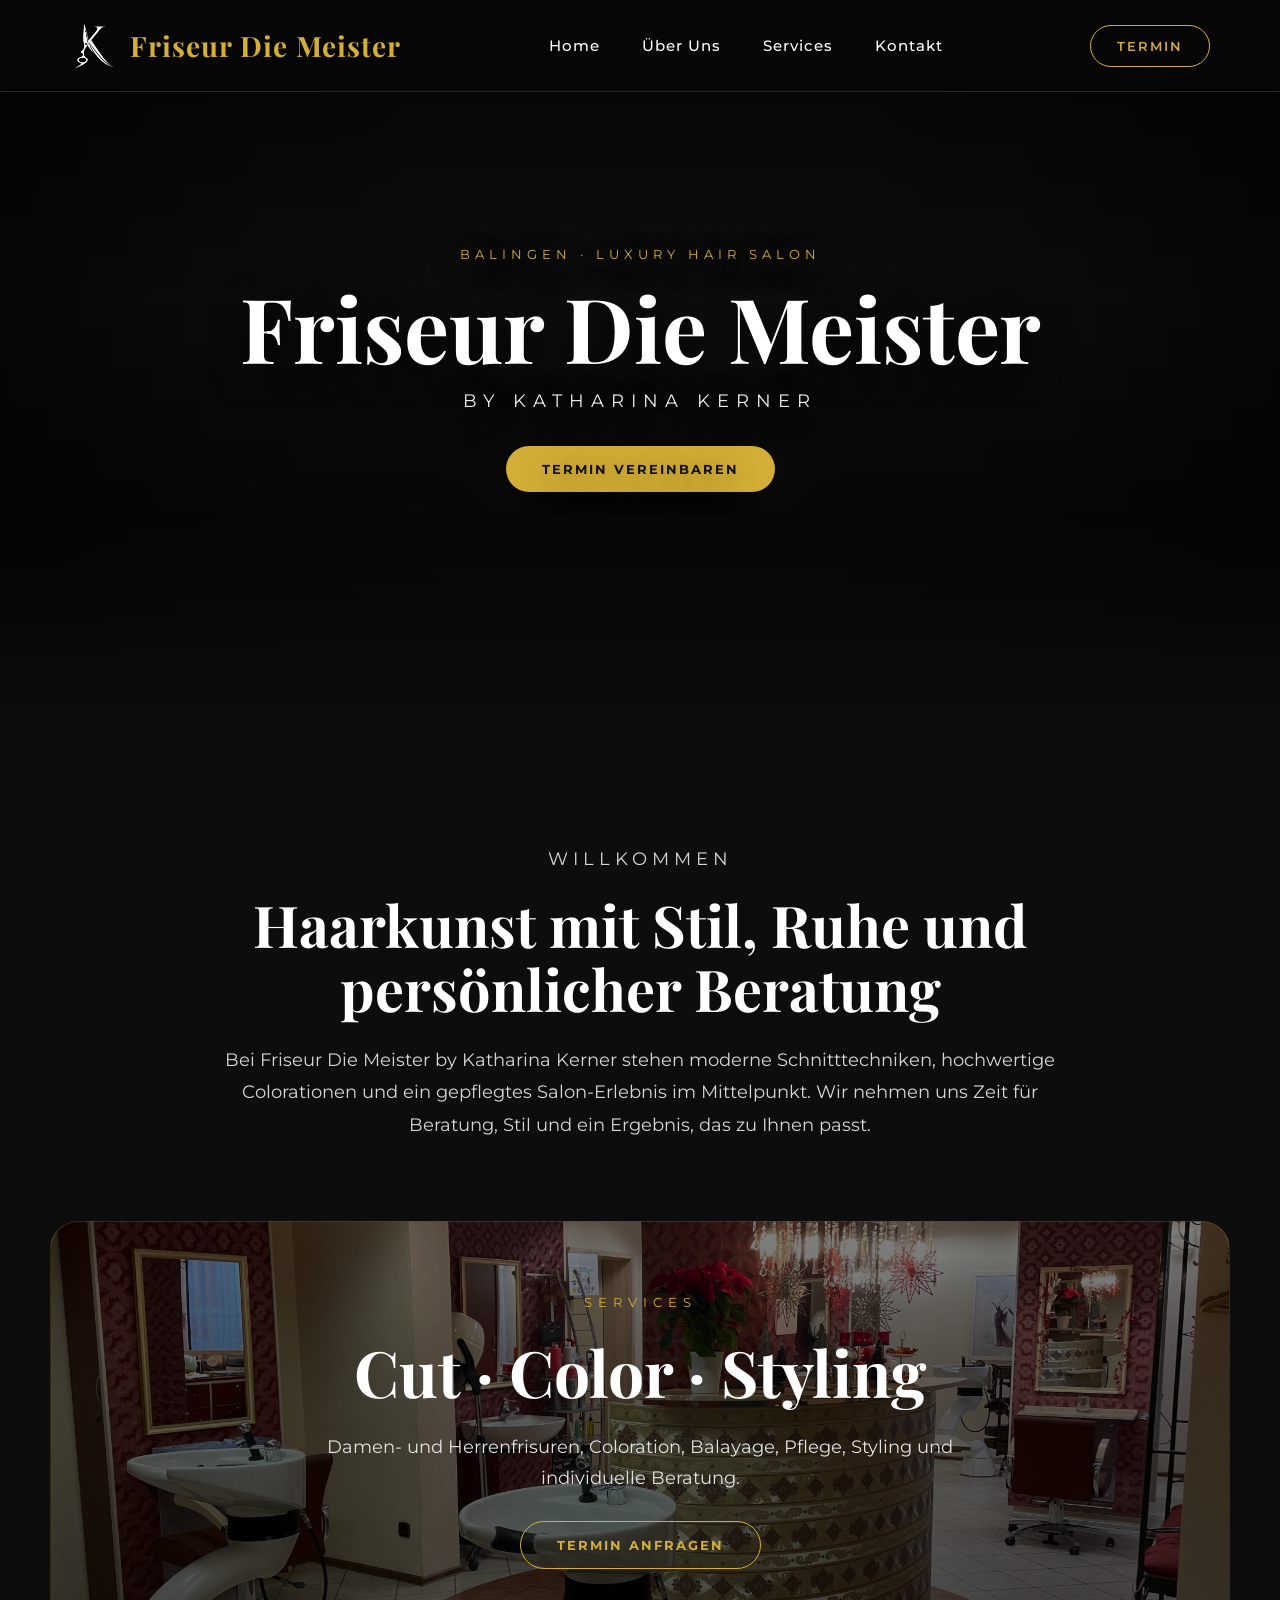
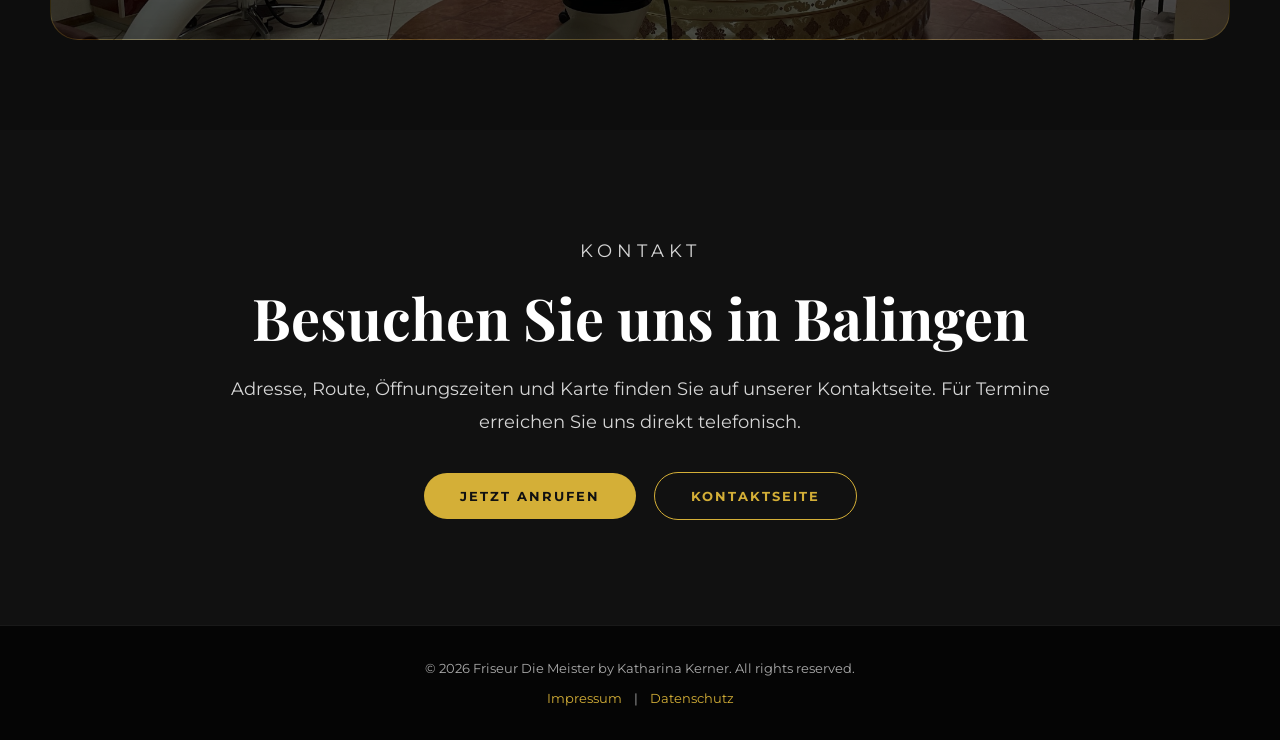
==== index.html @ 621d3fbb "Update index.html" ====
<!DOCTYPE html>
<html lang="de">
<head>
  <meta charset="UTF-8">
  <meta name="viewport" content="width=device-width, initial-scale=1.0">

  <title>Friseur Die Meister by Katharina Kerner | Balingen</title>
  <meta name="description" content="Friseur Die Meister by Katharina Kerner in Balingen. Exklusive Haarkunst, moderne Schnitte, Coloration, Styling und persönliche Beratung.">

  <link rel="icon" type="image/png" href="kk_logo.png">
  <link rel="apple-touch-icon" href="kk_logo.png">

  <link rel="preconnect" href="https://fonts.googleapis.com">
  <link rel="preconnect" href="https://fonts.gstatic.com" crossorigin>
  <link href="https://fonts.googleapis.com/css2?family=Playfair+Display:wght@500;700&family=Montserrat:wght@300;400;500;600&display=swap" rel="stylesheet">

  <link rel="stylesheet" href="style.css?v=13">
</head>

<body>

<header class="site-header">
  <nav class="navbar">

    <a href="./" class="logo logo-with-image" aria-label="Friseur Die Meister Startseite">
      <img src="kk_logo_white.png" alt="Katharina Kerner Logo">
      <span>Friseur Die Meister</span>
    </a>

    <button class="menu-toggle" aria-label="Menü öffnen" aria-expanded="false">
      <span></span>
      <span></span>
      <span></span>
    </button>

    <ul class="menu">
      <li><a href="./">Home</a></li>
      <li><a href="ueber_uns.html">Über Uns</a></li>
      <li><a href="./#leistungen">Services</a></li>
      <li><a href="kontakt.html">Kontakt</a></li>
    </ul>

    <a href="tel:+4974338440" class="nav-btn">Termin</a>

  </nav>
</header>

<main>

<section class="hero-video">
  <video class="hero-video__media"
         autoplay
         muted
         loop
         playsinline
         preload="metadata"
         poster="hero.jpg">

    <source src="friseur_hero_video.mp4" type="video/mp4">
  </video>

  <div class="hero-video__overlay">
    <p class="eyebrow">Balingen · Luxury Hair Salon</p>
    <h1>Friseur Die Meister</h1>
    <p class="subtitle">by Katharina Kerner</p>
    <a href="tel:+4974338440" class="btn">Termin vereinbaren</a>
  </div>
</section>

  <section id="salon" class="intro-section">
    <div class="section-inner">
      <p class="section-label">Willkommen</p>
      <h2>Haarkunst mit Stil, Ruhe und persönlicher Beratung</h2>
      <p>
        Bei Friseur Die Meister by Katharina Kerner stehen moderne Schnitttechniken,
        hochwertige Colorationen und ein gepflegtes Salon-Erlebnis im Mittelpunkt.
        Wir nehmen uns Zeit für Beratung, Stil und ein Ergebnis, das zu Ihnen passt.
      </p>
    </div>
  </section>

  <section id="leistungen" class="banner-section services-banner">
    <div>
      <span>Services</span>
      <h2>Cut · Color · Styling</h2>
      <p>
        Damen- und Herrenfrisuren, Coloration, Balayage, Pflege,
        Styling und individuelle Beratung.
      </p>
      <a href="kontakt.html" class="btn btn-secondary">Termin anfragen</a>
    </div>
  </section>

  <section class="contact-section">
    <div class="section-inner">
      <p class="section-label">Kontakt</p>
      <h2>Besuchen Sie uns in Balingen</h2>
      <p>
        Adresse, Route, Öffnungszeiten und Karte finden Sie auf unserer Kontaktseite.
        Für Termine erreichen Sie uns direkt telefonisch.
      </p>

      <div class="button-row">
        <a href="tel:+4974338440" class="btn">Jetzt anrufen</a>
        <a href="kontakt.html" class="btn btn-secondary">Kontaktseite</a>
      </div>
    </div>
  </section>

</main>

<footer class="footer">
  <p>© 2026 Friseur Die Meister by Katharina Kerner. All rights reserved.</p>

  <div class="footer-links">
    <a href="impressum.html">Impressum</a>
    <span>|</span>
    <a href="datenschutz.html">Datenschutz</a>
  </div>
</footer>

<script src="script.js?v=13"></script>
</body>
</html>
---- style.css ----
*{
margin:0;
padding:0;
box-sizing:border-box;
}

html{
scroll-behavior:smooth;
}

body{
font-family:"Montserrat",Arial,sans-serif;
background:#0d0d0d;
color:white;
overflow-x:hidden;
}

.site-header{
position:fixed;
top:0;
left:0;
width:100%;
z-index:1000;
}

.navbar{
height:92px;
display:flex;
align-items:center;
justify-content:space-between;
padding:0 70px;
background:rgba(8,8,8,0.86);
backdrop-filter:blur(16px);
border-bottom:1px solid rgba(212,175,55,0.18);
}

.logo{
font-family:"Playfair Display",serif;
font-size:34px;
font-weight:700;
letter-spacing:3px;
color:#d4af37;
text-decoration:none;
}

.logo-with-image{
display:flex;
align-items:center;
gap:14px;
}

.logo-with-image img{
width:46px;
height:46px;
object-fit:contain;
display:block;
}

.logo-with-image span{
font-family:"Playfair Display",serif;
font-size:28px;
font-weight:700;
letter-spacing:1px;
color:#d4af37;
}

.menu{
display:flex;
gap:42px;
list-style:none;
}

.menu a{
color:white;
text-decoration:none;
font-size:15px;
font-weight:500;
letter-spacing:1px;
}

.menu a:hover{
color:#d4af37;
}

.nav-btn{
display:inline-block;
padding:12px 26px;
border:1px solid #d4af37;
color:#d4af37 !important;
text-decoration:none !important;
font-size:13px;
font-weight:600;
letter-spacing:2px;
text-transform:uppercase;
border-radius:30px;
transition:0.3s;
}

.nav-btn:hover{
background:#d4af37;
color:#111 !important;
}

.menu-toggle{
display:none;
}

/* HOME HERO VIDEO */

.hero-video{
position:relative;
height:82vh;
min-height:620px;
display:flex;
align-items:center;
justify-content:center;
text-align:center;
overflow:hidden;
background:#111;
}

.hero-video__media{
position:absolute;
inset:0;
width:100%;
height:100%;
object-fit:cover;
z-index:1;
filter:contrast(1.05) brightness(0.9) saturate(1.08);
}

.hero-video::before{
content:"";
position:absolute;
inset:0;
background:
radial-gradient(circle at center, rgba(0,0,0,0.05) 0%, rgba(0,0,0,0.28) 55%, rgba(0,0,0,0.68) 100%),
linear-gradient(to bottom, rgba(0,0,0,0.60) 0%, rgba(0,0,0,0.15) 40%, rgba(0,0,0,0.88) 100%);
z-index:2;
pointer-events:none;
}

.hero-video::after{
content:"";
position:absolute;
left:0;
right:0;
bottom:0;
height:220px;
background:linear-gradient(
to bottom,
rgba(13,13,13,0) 0%,
rgba(13,13,13,0.45) 42%,
#0d0d0d 100%
);
z-index:2;
pointer-events:none;
}

.hero-video__overlay{
position:relative;
z-index:3;
max-width:980px;
padding:0 30px;
text-shadow:0 8px 35px rgba(0,0,0,0.65);
}

.eyebrow{
font-size:13px;
letter-spacing:5px;
text-transform:uppercase;
color:#d4af37;
margin-bottom:20px;
}

.hero-video__overlay h1{
font-family:"Playfair Display",serif;
font-size:clamp(54px,7vw,104px);
line-height:1;
font-weight:700;
margin-bottom:18px;
}

.subtitle{
font-size:18px;
letter-spacing:7px;
text-transform:uppercase;
color:#eee;
margin-bottom:34px;
}

.btn{
display:inline-block;
padding:15px 36px;
background:#d4af37;
color:#111;
text-decoration:none;
font-weight:700;
letter-spacing:2px;
text-transform:uppercase;
font-size:13px;
border-radius:40px;
transition:0.3s;
}

.btn:hover{
background:white;
transform:translateY(-3px);
}

.btn-secondary{
background:transparent;
border:1px solid #d4af37;
color:#d4af37;
}

.btn-secondary:hover{
background:#d4af37;
color:#111;
}

/* MAIN SECTIONS */

.intro-section{
padding:105px 30px 80px;
background:#0d0d0d;
text-align:center;
}

.section-inner{
max-width:880px;
margin:0 auto;
}

.section-label{
color:#d4af37;
text-transform:uppercase;
letter-spacing:5px;
font-size:13px;
margin-bottom:18px;
}

.intro-section h2,
.contact-section h2{
font-family:"Playfair Display",serif;
font-size:clamp(36px,4.5vw,62px);
line-height:1.1;
margin-bottom:24px;
}

.intro-section p,
.contact-section p{
font-size:18px;
line-height:1.8;
color:#d6d6d6;
}

.banner-section{
max-width:1180px;
margin:0 auto 90px;
min-height:360px;
border-radius:28px;
display:flex;
align-items:center;
justify-content:center;
text-align:center;
padding:70px 35px;
background:
linear-gradient(rgba(0,0,0,0.58),rgba(0,0,0,0.72)),
url("https://images.unsplash.com/photo-1522337360788-8b13dee7a37e?q=80&w=1600") center/cover no-repeat;
border:1px solid rgba(212,175,55,0.22);
overflow:hidden;
}

.banner-section span{
color:#d4af37;
text-transform:uppercase;
letter-spacing:6px;
font-size:13px;
}

.banner-section h2{
font-family:"Playfair Display",serif;
font-size:clamp(38px,5vw,76px);
margin:18px 0;
}

.banner-section p{
font-size:18px;
color:#e1e1e1;
line-height:1.7;
max-width:700px;
margin:0 auto 28px;
}

.info-section{
position:relative;
z-index:5;
padding:70px 30px 105px;
margin-top:-70px;
background:linear-gradient(
to bottom,
rgba(13,13,13,0) 0%,
#0d0d0d 90px,
#0d0d0d 100%
);
}

.contact-box{
max-width:1180px;
margin:0 auto;
display:grid;
grid-template-columns:repeat(3,1fr);
gap:28px;
text-align:center;
}

.contact-box div{
min-height:230px;
background:rgba(23,23,23,0.94);
padding:42px 30px;
border-radius:24px;
border:1px solid rgba(212,175,55,0.32);
display:flex;
flex-direction:column;
align-items:center;
justify-content:center;
transition:0.3s;
backdrop-filter:blur(12px);
box-shadow:0 28px 80px rgba(0,0,0,0.25);
}

.contact-box div:hover{
transform:translateY(-6px);
border-color:#d4af37;
box-shadow:0 24px 60px rgba(0,0,0,0.45);
}

.contact-box h3{
font-family:"Playfair Display",serif;
font-size:30px;
color:#d4af37;
margin-bottom:18px;
}

.contact-box p{
font-size:16px;
line-height:1.7;
color:#e5e5e5;
}

.contact-box a{
color:white;
text-decoration:none;
}

.contact-section{
padding:105px 30px;
background:#111;
text-align:center;
}

.button-row{
display:flex;
justify-content:center;
align-items:center;
gap:18px;
flex-wrap:wrap;
margin-top:34px;
}

.map-wrapper{
max-width:1180px;
height:430px;
margin:60px auto 0;
border-radius:24px;
overflow:hidden;
border:1px solid rgba(212,175,55,0.25);
}

.map-wrapper iframe{
width:100%;
height:100%;
border:0;
}

/* SUBPAGE HERO DEFAULT */

.subpage-hero{
padding:180px 30px 90px;
background:
linear-gradient(rgba(0,0,0,0.68),rgba(0,0,0,0.86)),
url("https://images.unsplash.com/photo-1560066984-138dadb4c035?q=80&w=1600") center/cover no-repeat;
text-align:center;
position:relative;
overflow:hidden;
}

.subpage-hero h1{
font-family:"Playfair Display",serif;
font-size:clamp(50px,7vw,100px);
line-height:1;
margin-bottom:18px;
}

.subpage-hero p{
font-size:17px;
letter-spacing:6px;
text-transform:uppercase;
color:#ddd;
}

/* KONTAKT HERO - PREMIUM MELTING FADE */

.kontakt-hero{
height:72vh;
min-height:620px;
background:url("kontakt_hero.jpg") center/cover no-repeat;
position:relative;
display:flex;
align-items:center;
justify-content:center;
text-align:center;
overflow:hidden;
isolation:isolate;
}

.kontakt-hero::before{
content:"";
position:absolute;
inset:0;
background:
radial-gradient(circle at center,
rgba(0,0,0,0.02) 0%,
rgba(0,0,0,0.12) 52%,
rgba(0,0,0,0.38) 100%),
linear-gradient(to right,
rgba(0,0,0,0.28) 0%,
rgba(0,0,0,0.05) 30%,
rgba(0,0,0,0.05) 70%,
rgba(0,0,0,0.28) 100%),
linear-gradient(to bottom,
rgba(0,0,0,0.30) 0%,
rgba(0,0,0,0.08) 42%,
rgba(0,0,0,0.44) 100%);
z-index:1;
pointer-events:none;
}

.kontakt-hero::after{
content:"";
position:absolute;
left:0;
right:0;
bottom:0;
height:340px;
background:linear-gradient(
to bottom,
rgba(13,13,13,0) 0%,
rgba(13,13,13,0.10) 22%,
rgba(13,13,13,0.38) 55%,
rgba(13,13,13,0.78) 82%,
#0d0d0d 100%
);
z-index:2;
pointer-events:none;
}

.kontakt-hero .hero-overlay{
position:absolute;
inset:0;
z-index:3;
display:flex;
align-items:center;
justify-content:center;
padding:20px;
background:transparent;
}

.kontakt-hero .section-inner{
position:relative;
z-index:4;
max-width:1200px;
padding:0 24px;
text-shadow:0 10px 40px rgba(0,0,0,0.72);
}

.kontakt-hero h1{
font-size:clamp(42px,6vw,86px);
margin-bottom:18px;
}

.kontakt-hero p{
font-size:20px;
color:#e8e8e8;
}

/* subtle premium motion only for devices that allow motion */

@media(prefers-reduced-motion:no-preference){
.kontakt-hero{
background-size:105%;
animation:cinematicZoom 18s ease-in-out infinite alternate;
}

@keyframes cinematicZoom{
from{
background-size:105%;
background-position:center center;
}
to{
background-size:112%;
background-position:center 48%;
}
}
}

/* LEGAL PAGES */

.legal-section{
padding:90px 30px 120px;
background:#0d0d0d;
}

.legal-content{
max-width:980px;
margin:0 auto;
background:#151515;
border:1px solid rgba(212,175,55,0.26);
border-radius:28px;
padding:60px;
box-shadow:0 30px 80px rgba(0,0,0,0.35);
}

.legal-content h2{
font-family:"Playfair Display",serif;
font-size:30px;
line-height:1.25;
color:#d4af37;
margin:42px 0 16px;
}

.legal-content h2:first-child{
margin-top:0;
}

.legal-content p{
font-size:16px;
line-height:1.85;
color:#dddddd;
margin-bottom:20px;
max-width:850px;
}

.legal-content a{
color:#d4af37;
text-decoration:none;
word-break:break-word;
}

.legal-content a:hover{
color:white;
}

.legal-note{
margin-top:40px;
padding:22px 24px;
border-left:4px solid #d4af37;
background:rgba(212,175,55,0.09);
border-radius:12px;
color:#f2f2f2 !important;
}

/* FOOTER */

.footer{
padding:34px 20px;
text-align:center;
background:#050505;
color:#aaa;
font-size:13px;
border-top:1px solid rgba(255,255,255,0.08);
}

.footer-links{
margin-top:14px;
display:flex;
justify-content:center;
align-items:center;
gap:12px;
font-size:13px;
}

.footer-links a{
color:#d4af37;
text-decoration:none;
}

.footer-links a:hover{
color:white;
}

/* MOBILE */

@media(max-width:900px){

.navbar{
height:auto;
padding:18px 22px;
flex-wrap:wrap;
}

.logo{
font-size:28px;
}

.logo-with-image img{
width:42px;
height:42px;
}

.logo-with-image span{
font-size:22px;
white-space:nowrap;
}

.menu-toggle{
display:flex;
flex-direction:column;
justify-content:center;
align-items:center;
gap:6px;
width:34px;
height:34px;
background:none;
border:0;
cursor:pointer;
position:relative;
z-index:1001;
}

.menu-toggle span{
width:28px;
height:2px;
background:white;
display:block;
transition:0.3s ease;
transform-origin:center;
}

.menu-toggle.active span:nth-child(1){
transform:translateY(8px) rotate(45deg);
}

.menu-toggle.active span:nth-child(2){
opacity:0;
}

.menu-toggle.active span:nth-child(3){
transform:translateY(-8px) rotate(-45deg);
}

.menu{
display:none;
width:100%;
flex-direction:column;
align-items:center;
gap:18px;
padding:25px 0 12px;
}

.menu.active{
display:flex;
}

.nav-btn{
display:none;
}

.hero-video{
height:88vh;
min-height:690px;
}

.subtitle{
letter-spacing:4px;
}

.contact-box{
grid-template-columns:1fr;
}

.banner-section{
border-radius:0;
margin-bottom:70px;
}

.subpage-hero{
padding:150px 24px 75px;
}

.kontakt-hero{
height:58vh;
min-height:470px;
background-size:cover;
background-position:center top;
}

.kontakt-hero::before{
background:
radial-gradient(circle at center,
rgba(0,0,0,0.02) 0%,
rgba(0,0,0,0.10) 52%,
rgba(0,0,0,0.34) 100%),
linear-gradient(to right,
rgba(0,0,0,0.20) 0%,
rgba(0,0,0,0.04) 30%,
rgba(0,0,0,0.04) 70%,
rgba(0,0,0,0.20) 100%),
linear-gradient(to bottom,
rgba(0,0,0,0.24) 0%,
rgba(0,0,0,0.06) 42%,
rgba(0,0,0,0.38) 100%);
}

.kontakt-hero::after{
height:170px;
background:linear-gradient(
to bottom,
rgba(13,13,13,0) 0%,
rgba(13,13,13,0.10) 25%,
rgba(13,13,13,0.38) 62%,
#0d0d0d 100%
);
}

.kontakt-hero h1{
font-size:clamp(36px,10vw,56px);
line-height:1.04;
}

.kontakt-hero p{
font-size:16px;
letter-spacing:3px;
}

.kontakt-hero .section-inner{
padding:0 18px;
}

.info-section{
padding:35px 22px 80px;
margin-top:-58px;
background:linear-gradient(
to bottom,
rgba(13,13,13,0) 0%,
#0d0d0d 72px,
#0d0d0d 100%
);
}

.contact-box div{
min-height:220px;
padding:38px 24px;
border-radius:28px;
}

.button-row{
flex-direction:column;
gap:18px;
}

.button-row .btn{
width:100%;
max-width:320px;
text-align:center;
}

.legal-section{
padding:60px 18px 90px;
}

.legal-content{
padding:34px 24px;
border-radius:20px;
}

.legal-content h2{
font-size:25px;
}

.legal-content p{
font-size:15px;
line-height:1.75;
}

}

@media(max-width:480px){

.logo-with-image{
gap:10px;
}

.logo-with-image img{
width:38px;
height:38px;
}

.logo-with-image span{
font-size:19px;
letter-spacing:0.5px;
}

.kontakt-hero{
height:54vh;
min-height:440px;
background-position:center top;
}

.kontakt-hero::after{
height:145px;
}

.kontakt-hero .section-inner{
padding:0 16px;
}

.info-section{
padding:28px 18px 75px;
margin-top:-48px;
}

}

@media(max-width:900px){
  .kontakt-hero::after{
    height:240px;
    background:linear-gradient(
      to bottom,
      rgba(13,13,13,0) 0%,
      rgba(13,13,13,0.08) 28%,
      rgba(13,13,13,0.28) 58%,
      rgba(13,13,13,0.68) 84%,
      #0d0d0d 100%
    );
  }

  .info-section{
    margin-top:-90px;
  }
}

@media(max-width:480px){
  .kontakt-hero::after{
    height:220px;
  }

  .info-section{
    margin-top:-78px;
  }
}

.services-banner{
background:
linear-gradient(rgba(0,0,0,0.50),rgba(0,0,0,0.70)),
url("kerner_salon.jpg") center/cover no-repeat;
}

.about-hero{
background:
linear-gradient(rgba(0,0,0,0.62),rgba(0,0,0,0.86)),
url("kerner_salon.jpg") center/cover no-repeat;
}

.about-banner{
background:
linear-gradient(rgba(0,0,0,0.52),rgba(0,0,0,0.76)),
url("kerner_salon.jpg") center/cover no-repeat;
}
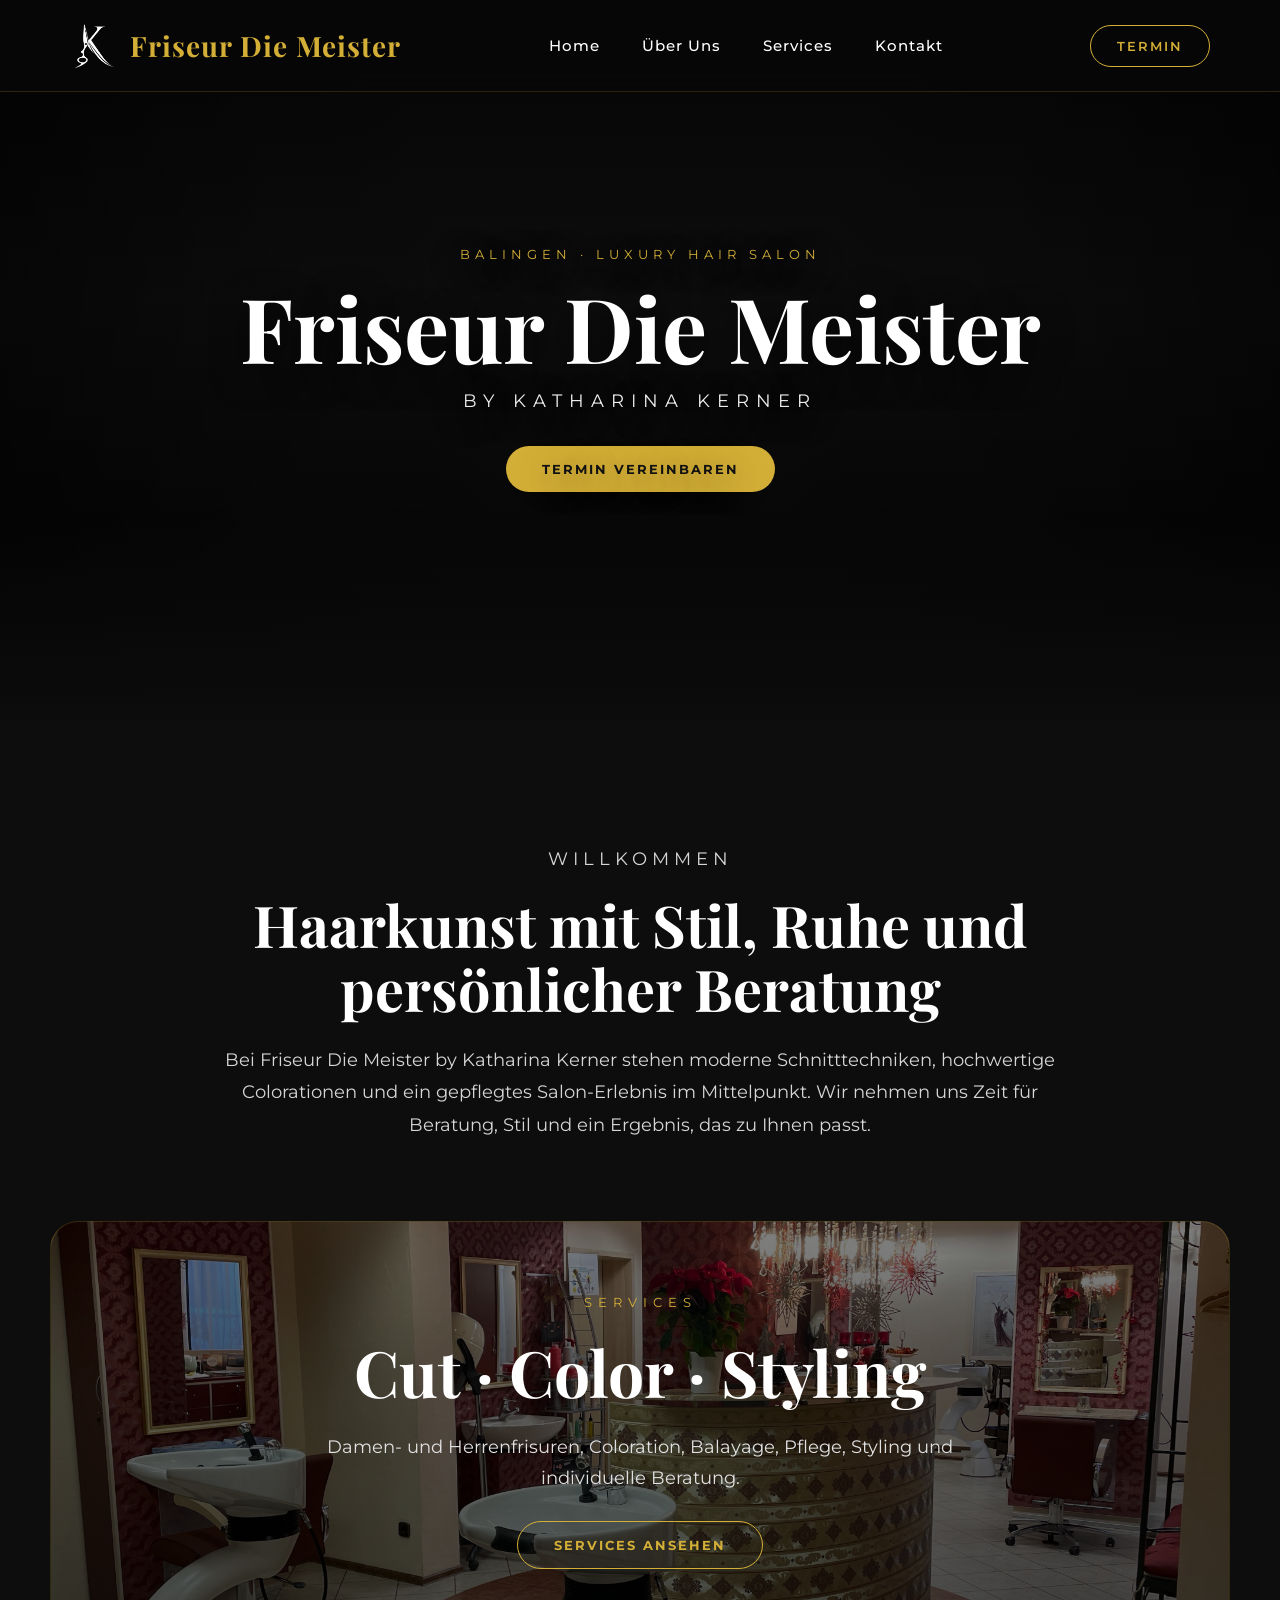
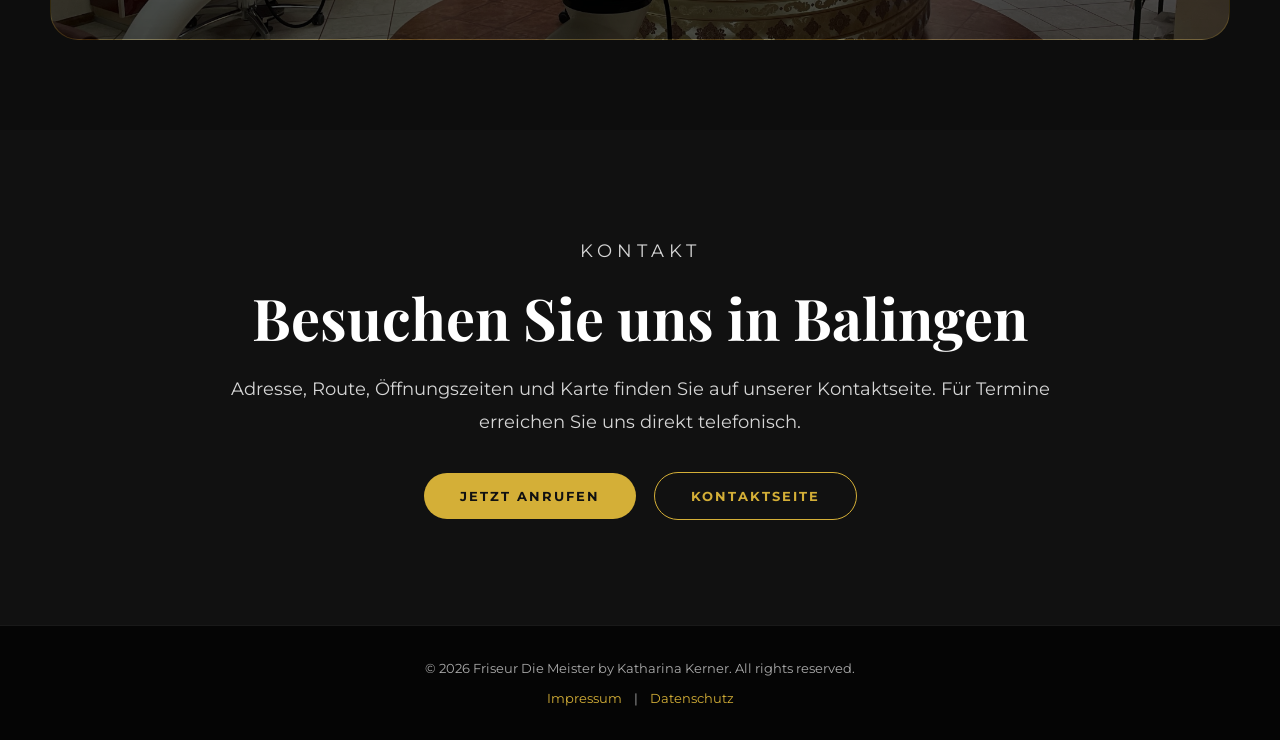
==== commit 07eeb57f: "Update index.html" ====
--- a/index.html
+++ b/index.html
@@ -87,7 +87,7 @@
         Damen- und Herrenfrisuren, Coloration, Balayage, Pflege,
         Styling und individuelle Beratung.
       </p>
-      <a href="kontakt.html" class="btn btn-secondary">Termin anfragen</a>
+      <a href="kontakt.html" class="btn btn-secondary">Services ansehen</a>
     </div>
   </section>
 
--- a/style.css
+++ b/style.css
@@ -878,3 +878,171 @@
 linear-gradient(rgba(0,0,0,0.52),rgba(0,0,0,0.76)),
 url("kerner_salon.jpg") center/cover no-repeat;
 }
+
+/* ÜBER UNS PAGE - NEWSPAPER STORY HERO */
+
+.ueber-hero{
+position:relative;
+height:82vh;
+min-height:680px;
+background:url("ueber_uns.jpg") center/cover no-repeat;
+display:flex;
+align-items:center;
+justify-content:center;
+text-align:center;
+overflow:hidden;
+isolation:isolate;
+}
+
+.ueber-hero::before{
+content:"";
+position:absolute;
+inset:0;
+background:
+radial-gradient(circle at center,
+rgba(0,0,0,0.10) 0%,
+rgba(0,0,0,0.36) 52%,
+rgba(0,0,0,0.76) 100%),
+linear-gradient(to bottom,
+rgba(0,0,0,0.56) 0%,
+rgba(0,0,0,0.20) 42%,
+rgba(13,13,13,0.92) 100%);
+z-index:1;
+pointer-events:none;
+}
+
+.ueber-hero::after{
+content:"";
+position:absolute;
+left:0;
+right:0;
+bottom:0;
+height:360px;
+background:linear-gradient(
+to bottom,
+rgba(13,13,13,0) 0%,
+rgba(13,13,13,0.18) 28%,
+rgba(13,13,13,0.58) 68%,
+#0d0d0d 100%
+);
+z-index:2;
+pointer-events:none;
+}
+
+.ueber-hero__content{
+position:relative;
+z-index:3;
+max-width:1100px;
+padding:0 28px;
+text-shadow:0 12px 45px rgba(0,0,0,0.78);
+}
+
+.ueber-hero h1{
+font-family:"Playfair Display",serif;
+font-size:clamp(46px,7vw,96px);
+line-height:1.02;
+margin-bottom:22px;
+color:white;
+}
+
+.ueber-story{
+position:relative;
+z-index:5;
+margin-top:-130px;
+padding:0 30px 115px;
+background:linear-gradient(
+to bottom,
+rgba(13,13,13,0) 0%,
+#0d0d0d 170px,
+#0d0d0d 100%
+);
+}
+
+.ueber-story__card{
+max-width:980px;
+margin:0 auto;
+padding:64px;
+border-radius:30px;
+background:rgba(18,18,18,0.92);
+border:1px solid rgba(212,175,55,0.30);
+box-shadow:0 40px 100px rgba(0,0,0,0.48);
+backdrop-filter:blur(16px);
+}
+
+.ueber-story__card h2{
+font-family:"Playfair Display",serif;
+font-size:clamp(34px,4vw,56px);
+line-height:1.1;
+color:#d4af37;
+margin:34px 0 20px;
+}
+
+.ueber-story__card h2:first-of-type{
+margin-top:0;
+}
+
+.ueber-story__card p{
+font-size:18px;
+line-height:1.85;
+color:#dddddd;
+margin-bottom:20px;
+}
+
+/* MOBILE ÜBER UNS */
+
+@media(max-width:900px){
+
+.ueber-hero{
+height:68vh;
+min-height:560px;
+background-position:center top;
+}
+
+.ueber-hero::after{
+height:260px;
+}
+
+.ueber-story{
+margin-top:-95px;
+padding:0 22px 90px;
+background:linear-gradient(
+to bottom,
+rgba(13,13,13,0) 0%,
+#0d0d0d 125px,
+#0d0d0d 100%
+);
+}
+
+.ueber-story__card{
+padding:42px 28px;
+border-radius:26px;
+}
+
+.ueber-story__card p{
+font-size:16px;
+line-height:1.75;
+}
+
+}
+
+@media(max-width:480px){
+
+.ueber-hero{
+height:62vh;
+min-height:520px;
+}
+
+.ueber-hero h1{
+font-size:clamp(38px,11vw,52px);
+}
+
+.ueber-story{
+margin-top:-82px;
+padding:0 18px 80px;
+}
+
+.ueber-story__card{
+padding:36px 24px;
+}
+
+}
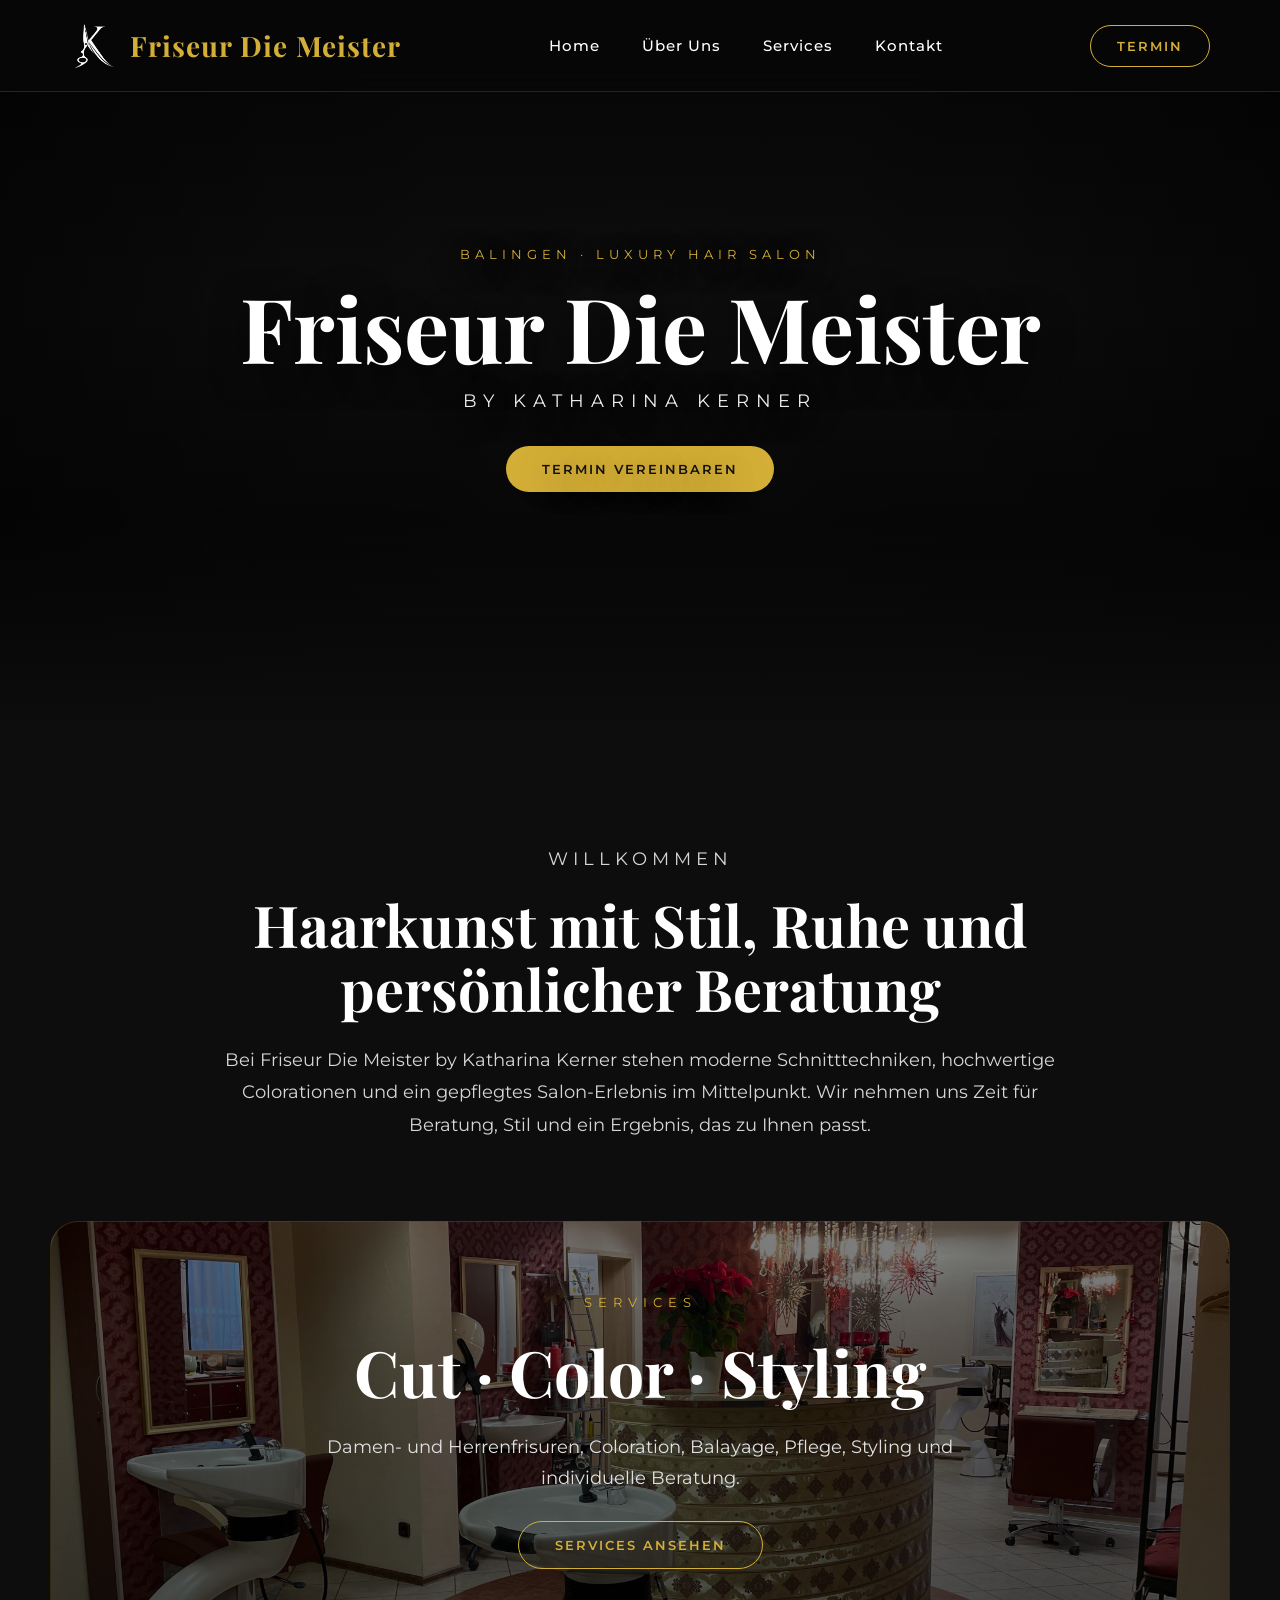
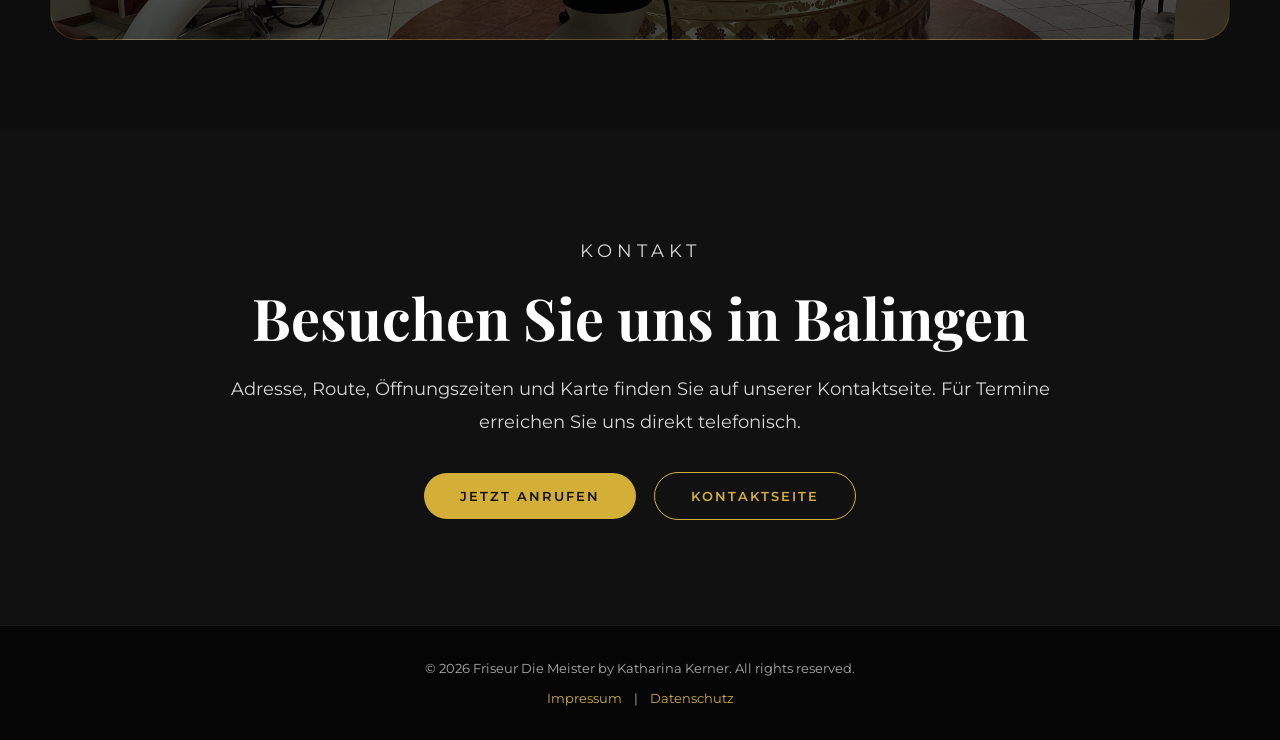
==== commit e3558a64: "Update index.html" ====
--- a/index.html
+++ b/index.html
@@ -10,11 +10,7 @@
   <link rel="icon" type="image/png" href="kk_logo.png">
   <link rel="apple-touch-icon" href="kk_logo.png">
 
-  <link rel="preconnect" href="https://fonts.googleapis.com">
-  <link rel="preconnect" href="https://fonts.gstatic.com" crossorigin>
-  <link href="https://fonts.googleapis.com/css2?family=Playfair+Display:wght@500;700&family=Montserrat:wght@300;400;500;600&display=swap" rel="stylesheet">
-
-  <link rel="stylesheet" href="style.css?v=13">
+  <link rel="stylesheet" href="style.css?v=14">
 </head>
 
 <body>
--- a/style.css
+++ b/style.css
@@ -1,3 +1,51 @@
+@font-face{
+font-family:"Playfair Display";
+src:url("fonts/playfair-display-v40-latin-500.woff2") format("woff2");
+font-weight:500;
+font-style:normal;
+font-display:swap;
+}
+
+@font-face{
+font-family:"Playfair Display";
+src:url("fonts/playfair-display-v40-latin-700.woff2") format("woff2");
+font-weight:700;
+font-style:normal;
+font-display:swap;
+}
+
+@font-face{
+font-family:"Montserrat";
+src:url("fonts/montserrat-v31-latin-300.woff2") format("woff2");
+font-weight:300;
+font-style:normal;
+font-display:swap;
+}
+
+@font-face{
+font-family:"Montserrat";
+src:url("fonts/montserrat-v31-latin-regular.woff2") format("woff2");
+font-weight:400;
+font-style:normal;
+font-display:swap;
+}
+
+@font-face{
+font-family:"Montserrat";
+src:url("fonts/montserrat-v31-latin-500.woff2") format("woff2");
+font-weight:500;
+font-style:normal;
+font-display:swap;
+}
+
+@font-face{
+font-family:"Montserrat";
+src:url("fonts/montserrat-v31-latin-600.woff2") format("woff2");
+font-weight:600;
+font-style:normal;
+font-display:swap;
+}
+
 *{
 margin:0;
 padding:0;
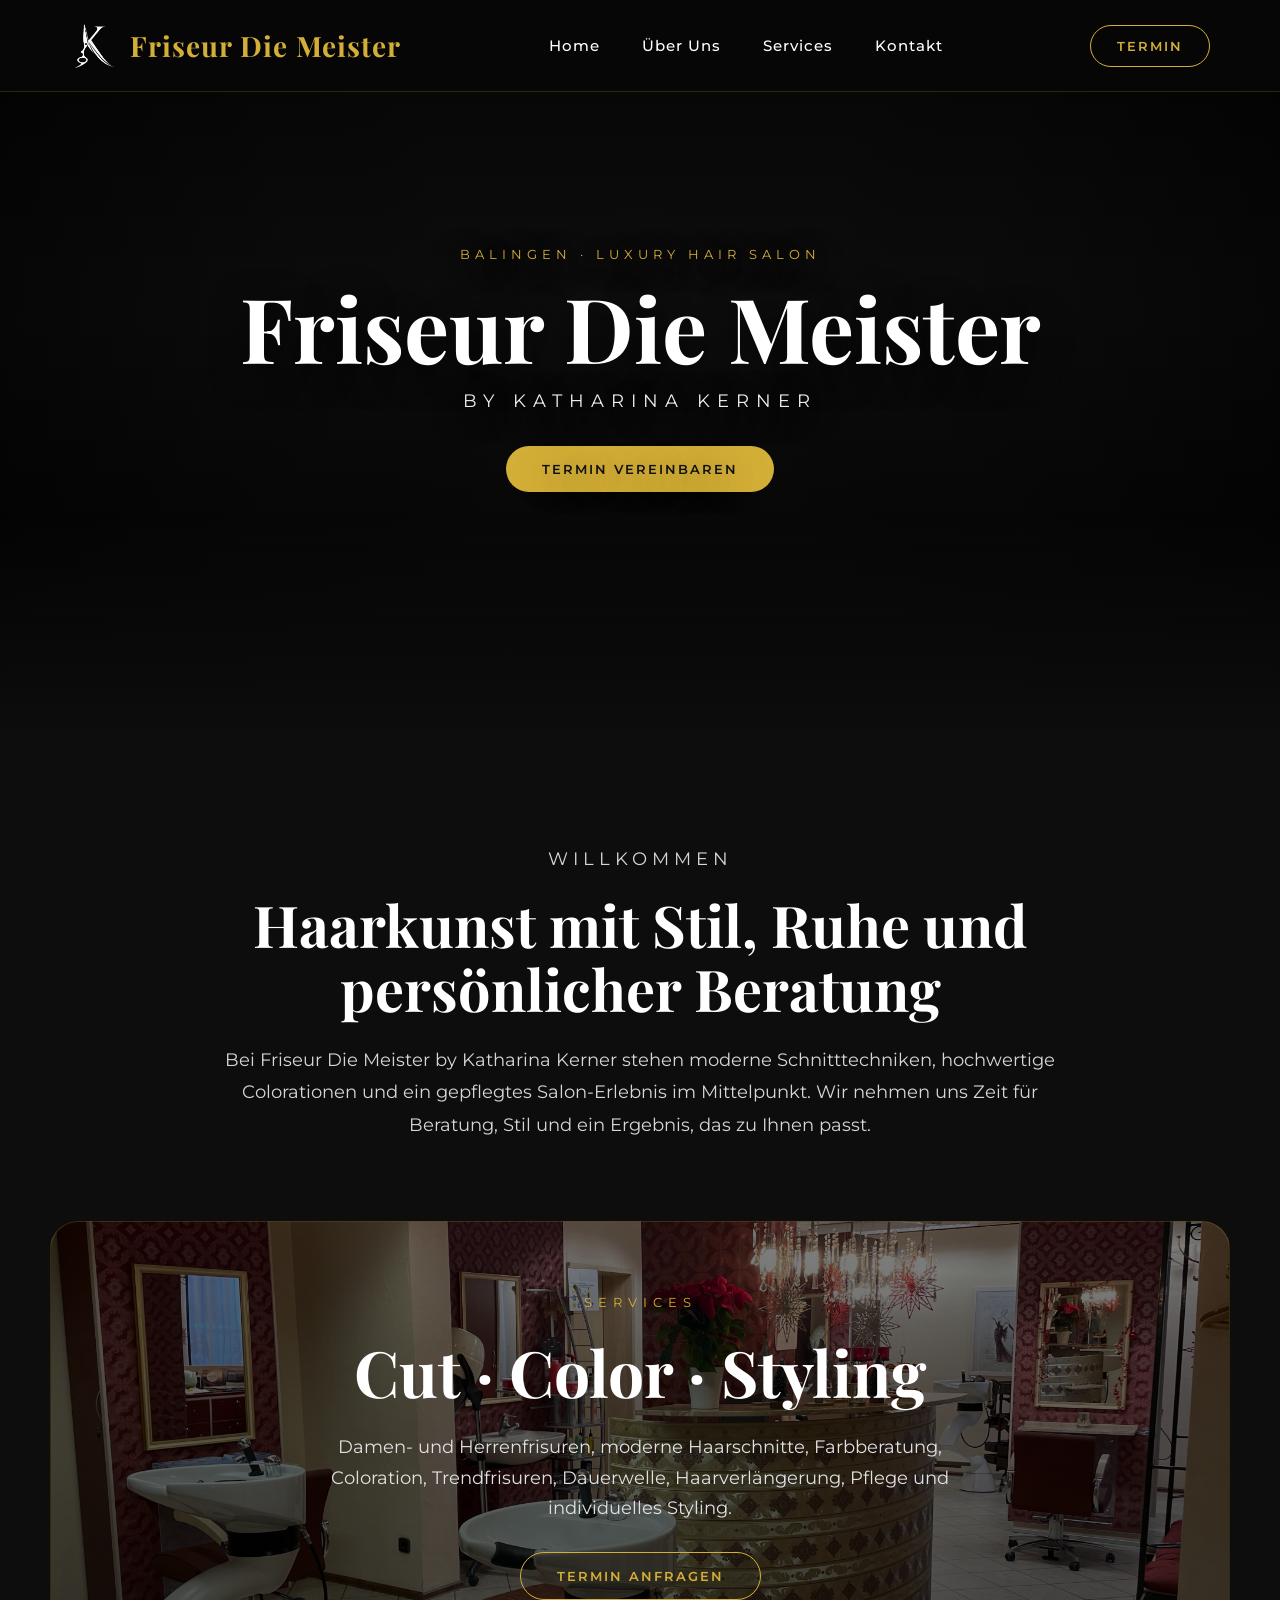
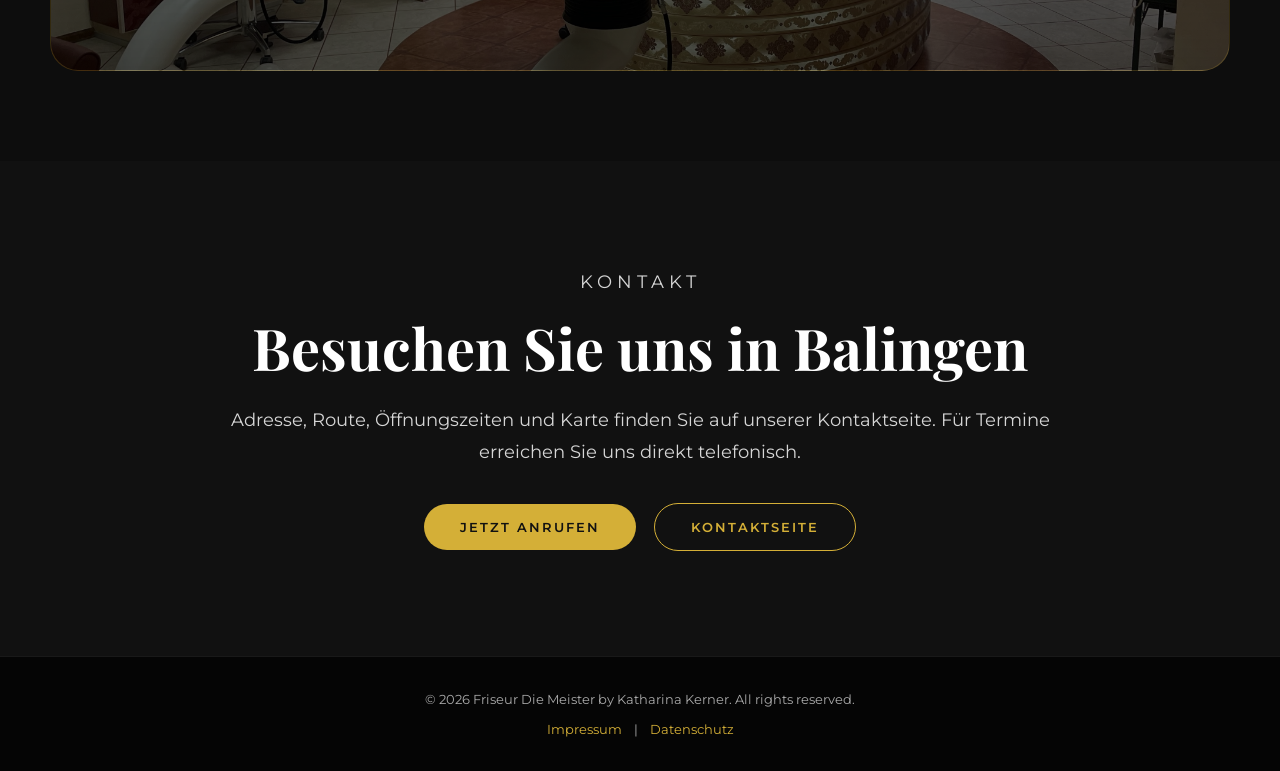
==== commit 35d67a3b: "Update index.html" ====
--- a/index.html
+++ b/index.html
@@ -75,17 +75,18 @@
     </div>
   </section>
 
-  <section id="leistungen" class="banner-section services-banner">
-    <div>
-      <span>Services</span>
-      <h2>Cut · Color · Styling</h2>
-      <p>
-        Damen- und Herrenfrisuren, Coloration, Balayage, Pflege,
-        Styling und individuelle Beratung.
-      </p>
-      <a href="kontakt.html" class="btn btn-secondary">Services ansehen</a>
-    </div>
-  </section>
+<section id="leistungen" class="banner-section services-banner">
+  <div>
+    <span>Services</span>
+    <h2>Cut · Color · Styling</h2>
+    <p>
+      Damen- und Herrenfrisuren, moderne Haarschnitte, Farbberatung,
+      Coloration, Trendfrisuren, Dauerwelle, Haarverlängerung,
+      Pflege und individuelles Styling.
+    </p>
+    <a href="kontakt.html" class="btn btn-secondary">Termin anfragen</a>
+  </div>
+</section>
 
   <section class="contact-section">
     <div class="section-inner">
--- a/style.css
+++ b/style.css
@@ -1094,3 +1094,58 @@
 }
 
 }
+
+.map-consent{
+display:flex;
+align-items:center;
+justify-content:center;
+background:
+linear-gradient(rgba(0,0,0,0.72),rgba(0,0,0,0.86)),
+#171717;
+}
+
+.map-consent-box{
+max-width:620px;
+padding:34px 28px;
+text-align:center;
+}
+
+.map-consent-box h3{
+font-family:"Playfair Display",serif;
+font-size:34px;
+color:#d4af37;
+margin-bottom:16px;
+}
+
+.map-consent-box p{
+font-size:16px;
+line-height:1.7;
+color:#dddddd;
+margin-bottom:26px;
+}
+
+.map-load-btn{
+border:0;
+cursor:pointer;
+font-family:"Montserrat",Arial,sans-serif;
+}
+
+.map-wrapper iframe,
+.map-consent iframe{
+width:100%;
+height:100%;
+min-height:430px;
+border:0;
+display:block;
+}
+
+@media(max-width:900px){
+  .map-wrapper{
+    height:420px;
+  }
+
+  .map-wrapper iframe,
+  .map-consent iframe{
+    min-height:420px;
+  }
+}
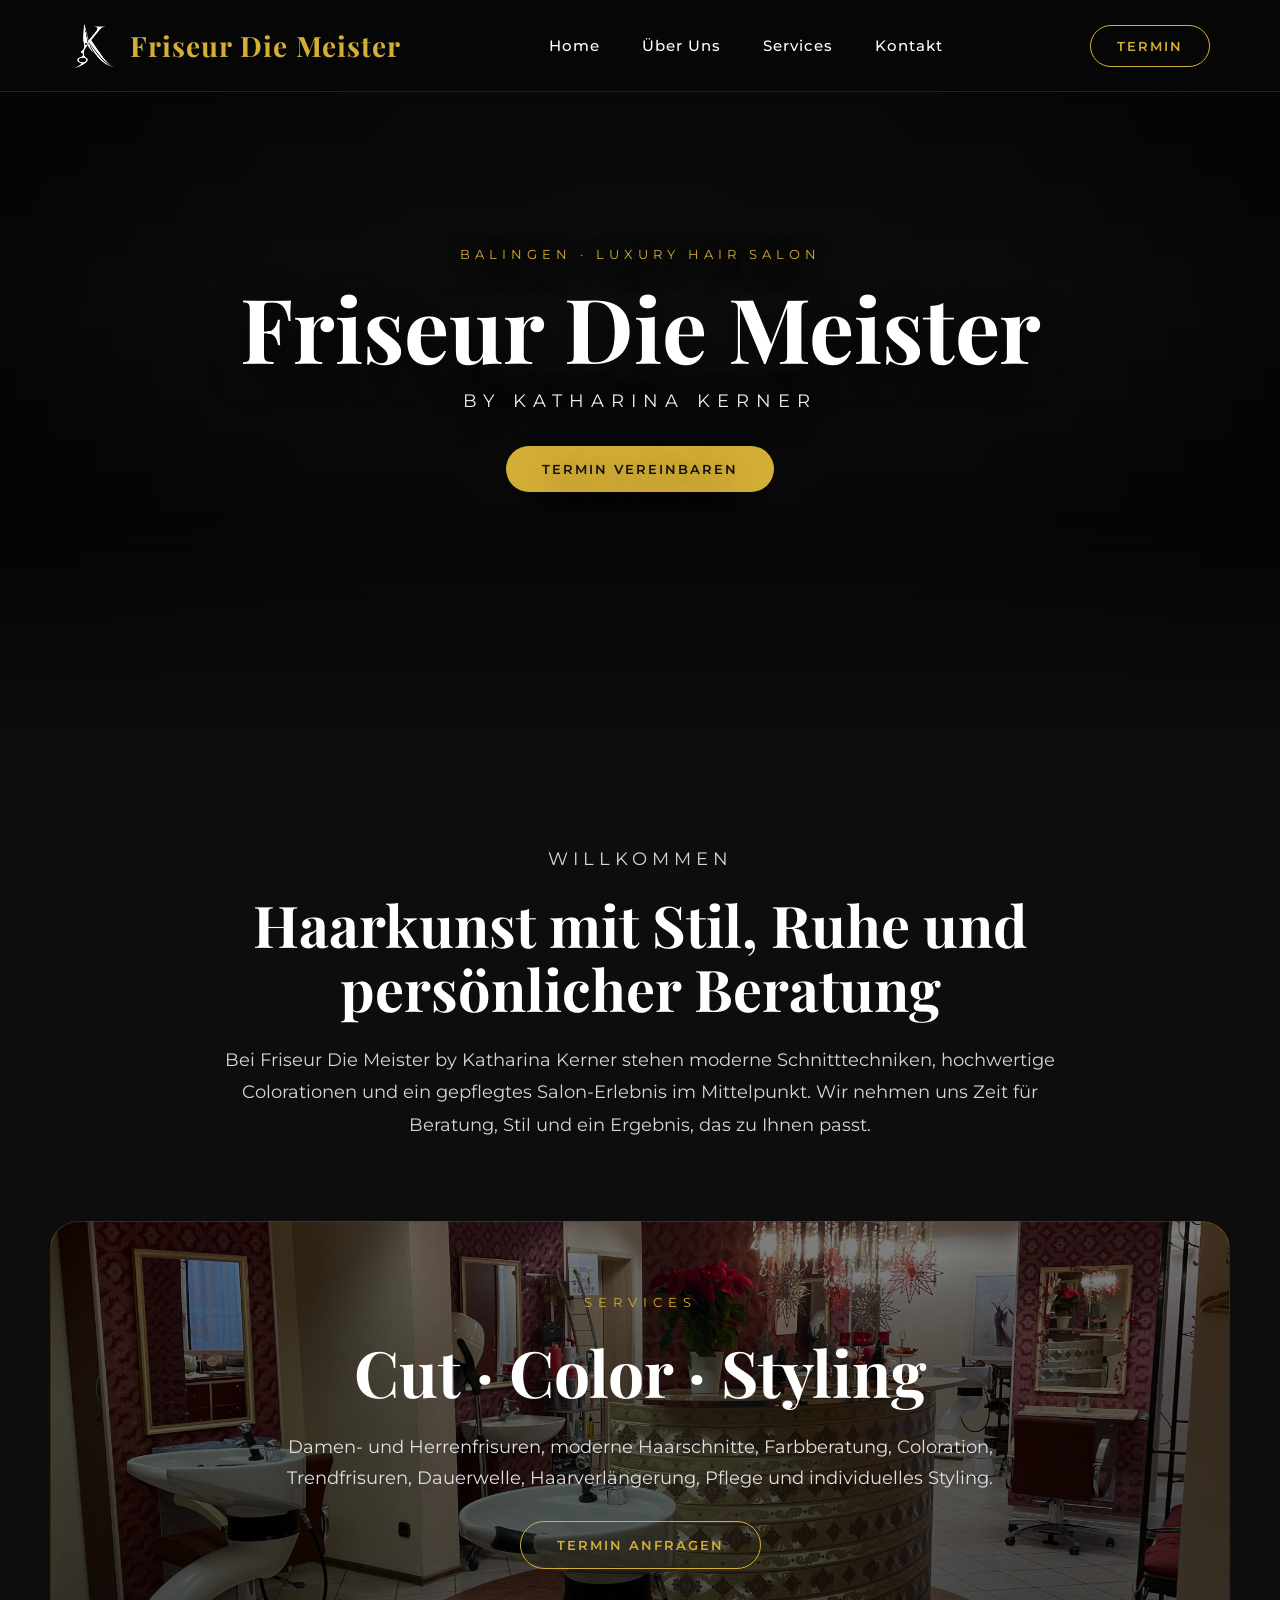
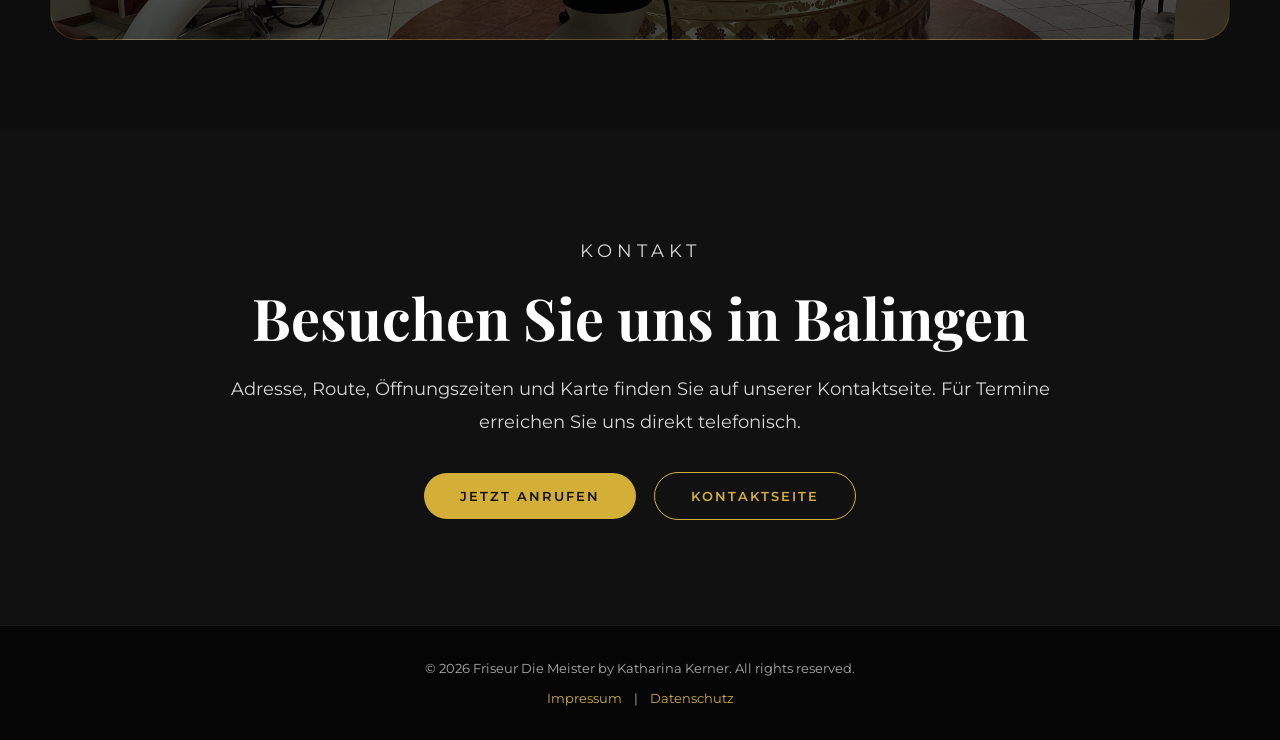
==== commit 5f9873cb: "Update index.html" ====
--- a/index.html
+++ b/index.html
@@ -1,3 +1,4 @@
+
 <!DOCTYPE html>
 <html lang="de">
 <head>
@@ -7,10 +8,10 @@
   <title>Friseur Die Meister by Katharina Kerner | Balingen</title>
   <meta name="description" content="Friseur Die Meister by Katharina Kerner in Balingen. Exklusive Haarkunst, moderne Schnitte, Coloration, Styling und persönliche Beratung.">
 
-  <link rel="icon" type="image/png" href="kk_logo.png">
-  <link rel="apple-touch-icon" href="kk_logo.png">
+  <link rel="icon" type="image/png" href="assets/kk_logo.png">
+  <link rel="apple-touch-icon" href="assets/kk_logo.png">
 
-  <link rel="stylesheet" href="style.css?v=14">
+  <link rel="stylesheet" href="assets/style.css?v=20">
 </head>
 
 <body>
@@ -19,7 +20,7 @@
   <nav class="navbar">
 
     <a href="./" class="logo logo-with-image" aria-label="Friseur Die Meister Startseite">
-      <img src="kk_logo_white.png" alt="Katharina Kerner Logo">
+      <img src="assets/kk_logo_white.png" alt="Katharina Kerner Logo">
       <span>Friseur Die Meister</span>
     </a>
 
@@ -52,7 +53,7 @@
          preload="metadata"
          poster="hero.jpg">
 
-    <source src="friseur_hero_video.mp4" type="video/mp4">
+    <source src="assets/friseur_hero_video.mp4" type="video/mp4">
   </video>
 
   <div class="hero-video__overlay">
@@ -116,6 +117,6 @@
   </div>
 </footer>
 
-<script src="script.js?v=13"></script>
+<script src="assets/script.js?v=13"></script>
 </body>
 </html>
--- a/assets/style.css
+++ b/assets/style.css
@@ -0,0 +1,1130 @@
+@font-face{
+font-family:"Playfair Display";
+src:url("fonts/playfair-display-v40-latin-500.woff2") format("woff2");
+font-weight:500;
+font-style:normal;
+font-display:swap;
+}
+
+@font-face{
+font-family:"Playfair Display";
+src:url("fonts/playfair-display-v40-latin-700.woff2") format("woff2");
+font-weight:700;
+font-style:normal;
+font-display:swap;
+}
+
+@font-face{
+font-family:"Montserrat";
+src:url("fonts/montserrat-v31-latin-300.woff2") format("woff2");
+font-weight:300;
+font-style:normal;
+font-display:swap;
+}
+
+@font-face{
+font-family:"Montserrat";
+src:url("fonts/montserrat-v31-latin-regular.woff2") format("woff2");
+font-weight:400;
+font-style:normal;
+font-display:swap;
+}
+
+@font-face{
+font-family:"Montserrat";
+src:url("fonts/montserrat-v31-latin-500.woff2") format("woff2");
+font-weight:500;
+font-style:normal;
+font-display:swap;
+}
+
+@font-face{
+font-family:"Montserrat";
+src:url("fonts/montserrat-v31-latin-600.woff2") format("woff2");
+font-weight:600;
+font-style:normal;
+font-display:swap;
+}
+
+*{
+margin:0;
+padding:0;
+box-sizing:border-box;
+}
+
+html{
+scroll-behavior:smooth;
+}
+
+body{
+font-family:"Montserrat",Arial,sans-serif;
+background:#0d0d0d;
+color:white;
+overflow-x:hidden;
+}
+
+.site-header{
+position:fixed;
+top:0;
+left:0;
+width:100%;
+z-index:1000;
+}
+
+.navbar{
+height:92px;
+display:flex;
+align-items:center;
+justify-content:space-between;
+padding:0 70px;
+background:rgba(8,8,8,0.86);
+backdrop-filter:blur(16px);
+border-bottom:1px solid rgba(212,175,55,0.18);
+}
+
+.logo{
+font-family:"Playfair Display",serif;
+font-size:34px;
+font-weight:700;
+letter-spacing:3px;
+color:#d4af37;
+text-decoration:none;
+}
+
+.logo-with-image{
+display:flex;
+align-items:center;
+gap:14px;
+}
+
+.logo-with-image img{
+width:46px;
+height:46px;
+object-fit:contain;
+display:block;
+}
+
+.logo-with-image span{
+font-family:"Playfair Display",serif;
+font-size:28px;
+font-weight:700;
+letter-spacing:1px;
+color:#d4af37;
+}
+
+.menu{
+display:flex;
+gap:42px;
+list-style:none;
+}
+
+.menu a{
+color:white;
+text-decoration:none;
+font-size:15px;
+font-weight:500;
+letter-spacing:1px;
+}
+
+.menu a:hover{
+color:#d4af37;
+}
+
+.nav-btn{
+display:inline-block;
+padding:12px 26px;
+border:1px solid #d4af37;
+color:#d4af37 !important;
+text-decoration:none !important;
+font-size:13px;
+font-weight:600;
+letter-spacing:2px;
+text-transform:uppercase;
+border-radius:30px;
+transition:0.3s;
+}
+
+.nav-btn:hover{
+background:#d4af37;
+color:#111 !important;
+}
+
+.menu-toggle{
+display:none;
+}
+
+/* HOME HERO VIDEO */
+
+.hero-video{
+position:relative;
+height:82vh;
+min-height:620px;
+display:flex;
+align-items:center;
+justify-content:center;
+text-align:center;
+overflow:hidden;
+background:#111;
+}
+
+.hero-video__media{
+position:absolute;
+inset:0;
+width:100%;
+height:100%;
+object-fit:cover;
+z-index:1;
+filter:contrast(1.05) brightness(0.9) saturate(1.08);
+}
+
+.hero-video::before{
+content:"";
+position:absolute;
+inset:0;
+background:
+radial-gradient(circle at center, rgba(0,0,0,0.05) 0%, rgba(0,0,0,0.28) 55%, rgba(0,0,0,0.68) 100%),
+linear-gradient(to bottom, rgba(0,0,0,0.60) 0%, rgba(0,0,0,0.15) 40%, rgba(0,0,0,0.88) 100%);
+z-index:2;
+pointer-events:none;
+}
+
+.hero-video::after{
+content:"";
+position:absolute;
+left:0;
+right:0;
+bottom:0;
+height:220px;
+background:linear-gradient(
+to bottom,
+rgba(13,13,13,0) 0%,
+rgba(13,13,13,0.45) 42%,
+#0d0d0d 100%
+);
+z-index:2;
+pointer-events:none;
+}
+
+.hero-video__overlay{
+position:relative;
+z-index:3;
+max-width:980px;
+padding:0 30px;
+text-shadow:0 8px 35px rgba(0,0,0,0.65);
+}
+
+.eyebrow{
+font-size:13px;
+letter-spacing:5px;
+text-transform:uppercase;
+color:#d4af37;
+margin-bottom:20px;
+}
+
+.hero-video__overlay h1{
+font-family:"Playfair Display",serif;
+font-size:clamp(54px,7vw,104px);
+line-height:1;
+font-weight:700;
+margin-bottom:18px;
+}
+
+.subtitle{
+font-size:18px;
+letter-spacing:7px;
+text-transform:uppercase;
+color:#eee;
+margin-bottom:34px;
+}
+
+.btn{
+display:inline-block;
+padding:15px 36px;
+background:#d4af37;
+color:#111;
+text-decoration:none;
+font-weight:700;
+letter-spacing:2px;
+text-transform:uppercase;
+font-size:13px;
+border-radius:40px;
+transition:0.3s;
+}
+
+.btn:hover{
+background:white;
+transform:translateY(-3px);
+}
+
+.btn-secondary{
+background:transparent;
+border:1px solid #d4af37;
+color:#d4af37;
+}
+
+.btn-secondary:hover{
+background:#d4af37;
+color:#111;
+}
+
+/* MAIN SECTIONS */
+
+.intro-section{
+padding:105px 30px 80px;
+background:#0d0d0d;
+text-align:center;
+}
+
+.section-inner{
+max-width:880px;
+margin:0 auto;
+}
+
+.section-label{
+color:#d4af37;
+text-transform:uppercase;
+letter-spacing:5px;
+font-size:13px;
+margin-bottom:18px;
+}
+
+.intro-section h2,
+.contact-section h2{
+font-family:"Playfair Display",serif;
+font-size:clamp(36px,4.5vw,62px);
+line-height:1.1;
+margin-bottom:24px;
+}
+
+.intro-section p,
+.contact-section p{
+font-size:18px;
+line-height:1.8;
+color:#d6d6d6;
+}
+
+.banner-section{
+max-width:1180px;
+margin:0 auto 90px;
+min-height:360px;
+border-radius:28px;
+display:flex;
+align-items:center;
+justify-content:center;
+text-align:center;
+padding:70px 35px;
+background:#151515;
+border:1px solid rgba(212,175,55,0.22);
+overflow:hidden;
+}
+
+.services-banner{
+background:
+linear-gradient(rgba(0,0,0,0.50),rgba(0,0,0,0.70)),
+url("kerner_salon.jpg") center/cover no-repeat;
+}
+
+.banner-section span{
+color:#d4af37;
+text-transform:uppercase;
+letter-spacing:6px;
+font-size:13px;
+}
+
+.banner-section h2{
+font-family:"Playfair Display",serif;
+font-size:clamp(38px,5vw,76px);
+margin:18px 0;
+}
+
+.banner-section p{
+font-size:18px;
+color:#e1e1e1;
+line-height:1.7;
+max-width:760px;
+margin:0 auto 28px;
+}
+
+.contact-section{
+padding:105px 30px;
+background:#111;
+text-align:center;
+}
+
+.button-row{
+display:flex;
+justify-content:center;
+align-items:center;
+gap:18px;
+flex-wrap:wrap;
+margin-top:34px;
+}
+
+/* SUBPAGE HERO */
+
+.subpage-hero{
+position:relative;
+padding:180px 30px 90px;
+background:#111;
+text-align:center;
+overflow:hidden;
+isolation:isolate;
+}
+
+.subpage-hero h1{
+font-family:"Playfair Display",serif;
+font-size:clamp(50px,7vw,100px);
+line-height:1;
+margin-bottom:18px;
+}
+
+.subpage-hero p{
+font-size:17px;
+letter-spacing:6px;
+text-transform:uppercase;
+color:#ddd;
+}
+
+.legal-hero{
+background:#111;
+}
+
+.legal-hero::before{
+content:"";
+position:absolute;
+inset:0;
+background:url("kerner_salon.jpg") center/cover no-repeat;
+filter:grayscale(1) contrast(1.08) brightness(0.82);
+z-index:-2;
+}
+
+.legal-hero::after{
+content:"";
+position:absolute;
+inset:0;
+background:
+radial-gradient(circle at center, rgba(0,0,0,0.24) 0%, rgba(0,0,0,0.52) 58%, rgba(0,0,0,0.86) 100%),
+linear-gradient(to bottom, rgba(0,0,0,0.55) 0%, rgba(0,0,0,0.70) 100%);
+z-index:-1;
+}
+
+/* KONTAKT HERO */
+
+.kontakt-hero{
+height:72vh;
+min-height:620px;
+background:url("kontakt_hero.jpg") center/cover no-repeat;
+position:relative;
+display:flex;
+align-items:center;
+justify-content:center;
+text-align:center;
+overflow:hidden;
+isolation:isolate;
+padding:0;
+}
+
+.kontakt-hero::before{
+content:"";
+position:absolute;
+inset:0;
+background:
+radial-gradient(circle at center,
+rgba(0,0,0,0.02) 0%,
+rgba(0,0,0,0.12) 52%,
+rgba(0,0,0,0.38) 100%),
+linear-gradient(to right,
+rgba(0,0,0,0.28) 0%,
+rgba(0,0,0,0.05) 30%,
+rgba(0,0,0,0.05) 70%,
+rgba(0,0,0,0.28) 100%),
+linear-gradient(to bottom,
+rgba(0,0,0,0.30) 0%,
+rgba(0,0,0,0.08) 42%,
+rgba(0,0,0,0.44) 100%);
+z-index:1;
+pointer-events:none;
+}
+
+.kontakt-hero::after{
+content:"";
+position:absolute;
+left:0;
+right:0;
+bottom:0;
+height:340px;
+background:linear-gradient(
+to bottom,
+rgba(13,13,13,0) 0%,
+rgba(13,13,13,0.10) 22%,
+rgba(13,13,13,0.38) 55%,
+rgba(13,13,13,0.78) 82%,
+#0d0d0d 100%
+);
+z-index:2;
+pointer-events:none;
+}
+
+.kontakt-hero .hero-overlay{
+position:absolute;
+inset:0;
+z-index:3;
+display:flex;
+align-items:center;
+justify-content:center;
+padding:20px;
+background:transparent;
+}
+
+.kontakt-hero .section-inner{
+position:relative;
+z-index:4;
+max-width:1200px;
+padding:0 24px;
+text-shadow:0 10px 40px rgba(0,0,0,0.72);
+}
+
+.kontakt-hero h1{
+font-size:clamp(42px,6vw,86px);
+margin-bottom:18px;
+}
+
+.kontakt-hero p{
+font-size:20px;
+color:#ffffff;
+font-weight:500;
+letter-spacing:6px;
+text-transform:uppercase;
+text-shadow:
+0 2px 6px rgba(0,0,0,0.95),
+0 0 18px rgba(0,0,0,0.65);
+-webkit-text-stroke:0.35px rgba(0,0,0,0.85);
+}
+
+@media(prefers-reduced-motion:no-preference){
+.kontakt-hero{
+background-size:105%;
+animation:cinematicZoom 18s ease-in-out infinite alternate;
+}
+
+@keyframes cinematicZoom{
+from{
+background-size:105%;
+background-position:center center;
+}
+to{
+background-size:112%;
+background-position:center 48%;
+}
+}
+}
+
+/* CONTACT INFO */
+
+.info-section{
+position:relative;
+z-index:5;
+padding:70px 30px 105px;
+margin-top:-70px;
+background:linear-gradient(
+to bottom,
+rgba(13,13,13,0) 0%,
+#0d0d0d 90px,
+#0d0d0d 100%
+);
+}
+
+.contact-box{
+max-width:1180px;
+margin:0 auto;
+display:grid;
+grid-template-columns:repeat(3,1fr);
+gap:28px;
+text-align:center;
+}
+
+.contact-box div{
+min-height:230px;
+background:rgba(23,23,23,0.94);
+padding:42px 30px;
+border-radius:24px;
+border:1px solid rgba(212,175,55,0.32);
+display:flex;
+flex-direction:column;
+align-items:center;
+justify-content:center;
+transition:0.3s;
+backdrop-filter:blur(12px);
+box-shadow:0 28px 80px rgba(0,0,0,0.25);
+}
+
+.contact-box div:hover{
+transform:translateY(-6px);
+border-color:#d4af37;
+box-shadow:0 24px 60px rgba(0,0,0,0.45);
+}
+
+.contact-box h3{
+font-family:"Playfair Display",serif;
+font-size:30px;
+color:#d4af37;
+margin-bottom:18px;
+}
+
+.contact-box p{
+font-size:16px;
+line-height:1.7;
+color:#e5e5e5;
+}
+
+.contact-box a{
+color:white;
+text-decoration:none;
+}
+
+.map-wrapper{
+max-width:1180px;
+height:430px;
+margin:60px auto 0;
+border-radius:24px;
+overflow:hidden;
+border:1px solid rgba(212,175,55,0.25);
+}
+
+.map-wrapper iframe,
+.map-consent iframe{
+width:100%;
+height:100%;
+min-height:430px;
+border:0;
+display:block;
+}
+
+.map-consent{
+display:flex;
+align-items:center;
+justify-content:center;
+background:
+linear-gradient(rgba(0,0,0,0.72),rgba(0,0,0,0.86)),
+#171717;
+}
+
+.map-consent-box{
+max-width:620px;
+padding:34px 28px;
+text-align:center;
+}
+
+.map-consent-box h3{
+font-family:"Playfair Display",serif;
+font-size:34px;
+color:#d4af37;
+margin-bottom:16px;
+}
+
+.map-consent-box p{
+font-size:16px;
+line-height:1.7;
+color:#dddddd;
+margin-bottom:26px;
+}
+
+.map-load-btn{
+border:0;
+cursor:pointer;
+font-family:"Montserrat",Arial,sans-serif;
+}
+
+/* ÜBER UNS PAGE */
+
+.ueber-hero{
+position:relative;
+height:82vh;
+min-height:680px;
+background:url("ueber_uns.jpg") center/cover no-repeat;
+display:flex;
+align-items:center;
+justify-content:center;
+text-align:center;
+overflow:hidden;
+isolation:isolate;
+}
+
+.ueber-hero::before{
+content:"";
+position:absolute;
+inset:0;
+background:
+radial-gradient(circle at center,
+rgba(0,0,0,0.10) 0%,
+rgba(0,0,0,0.36) 52%,
+rgba(0,0,0,0.76) 100%),
+linear-gradient(to bottom,
+rgba(0,0,0,0.56) 0%,
+rgba(0,0,0,0.20) 42%,
+rgba(13,13,13,0.92) 100%);
+z-index:1;
+pointer-events:none;
+}
+
+.ueber-hero::after{
+content:"";
+position:absolute;
+left:0;
+right:0;
+bottom:0;
+height:360px;
+background:linear-gradient(
+to bottom,
+rgba(13,13,13,0) 0%,
+rgba(13,13,13,0.18) 28%,
+rgba(13,13,13,0.58) 68%,
+#0d0d0d 100%
+);
+z-index:2;
+pointer-events:none;
+}
+
+.ueber-hero__content{
+position:relative;
+z-index:3;
+max-width:1100px;
+padding:0 28px;
+text-shadow:0 12px 45px rgba(0,0,0,0.78);
+}
+
+.ueber-hero h1{
+font-family:"Playfair Display",serif;
+font-size:clamp(46px,7vw,96px);
+line-height:1.02;
+margin-bottom:22px;
+color:white;
+}
+
+.ueber-story{
+position:relative;
+z-index:5;
+margin-top:-130px;
+padding:0 30px 115px;
+background:linear-gradient(
+to bottom,
+rgba(13,13,13,0) 0%,
+#0d0d0d 170px,
+#0d0d0d 100%
+);
+}
+
+.ueber-story__card{
+max-width:980px;
+margin:0 auto;
+padding:64px;
+border-radius:30px;
+background:rgba(18,18,18,0.92);
+border:1px solid rgba(212,175,55,0.30);
+box-shadow:0 40px 100px rgba(0,0,0,0.48);
+backdrop-filter:blur(16px);
+}
+
+.ueber-story__card h2{
+font-family:"Playfair Display",serif;
+font-size:clamp(34px,4vw,56px);
+line-height:1.1;
+color:#d4af37;
+margin:34px 0 20px;
+}
+
+.ueber-story__card h2:first-of-type{
+margin-top:0;
+}
+
+.ueber-story__card p{
+font-size:18px;
+line-height:1.85;
+color:#dddddd;
+margin-bottom:20px;
+}
+
+/* LEGAL PAGES */
+
+.legal-section{
+padding:90px 30px 120px;
+background:#0d0d0d;
+}
+
+.legal-content{
+max-width:980px;
+margin:0 auto;
+background:#151515;
+border:1px solid rgba(212,175,55,0.26);
+border-radius:28px;
+padding:60px;
+box-shadow:0 30px 80px rgba(0,0,0,0.35);
+}
+
+.legal-content h2{
+font-family:"Playfair Display",serif;
+font-size:30px;
+line-height:1.25;
+color:#d4af37;
+margin:42px 0 16px;
+}
+
+.legal-content h2:first-child{
+margin-top:0;
+}
+
+.legal-content p{
+font-size:16px;
+line-height:1.85;
+color:#dddddd;
+margin-bottom:20px;
+max-width:850px;
+}
+
+.legal-content a{
+color:#d4af37;
+text-decoration:none;
+word-break:break-word;
+}
+
+.legal-content a:hover{
+color:white;
+}
+
+.legal-note{
+margin-top:40px;
+padding:22px 24px;
+border-left:4px solid #d4af37;
+background:rgba(212,175,55,0.09);
+border-radius:12px;
+color:#f2f2f2 !important;
+}
+
+/* FOOTER */
+
+.footer{
+padding:34px 20px;
+text-align:center;
+background:#050505;
+color:#aaa;
+font-size:13px;
+border-top:1px solid rgba(255,255,255,0.08);
+}
+
+.footer-links{
+margin-top:14px;
+display:flex;
+justify-content:center;
+align-items:center;
+gap:12px;
+font-size:13px;
+}
+
+.footer-links a{
+color:#d4af37;
+text-decoration:none;
+}
+
+.footer-links a:hover{
+color:white;
+}
+
+/* MOBILE */
+
+@media(max-width:900px){
+  
+.navbar{
+height:auto;
+padding:18px 22px;
+flex-wrap:wrap;
+}
+
+.logo{
+font-size:28px;
+}
+
+.logo-with-image img{
+width:42px;
+height:42px;
+}
+
+.logo-with-image span{
+font-size:22px;
+white-space:nowrap;
+}
+
+.menu-toggle{
+display:flex;
+flex-direction:column;
+justify-content:center;
+align-items:center;
+gap:6px;
+width:34px;
+height:34px;
+background:none;
+border:0;
+cursor:pointer;
+position:relative;
+z-index:1001;
+}
+
+.menu-toggle span{
+width:28px;
+height:2px;
+background:white;
+display:block;
+transition:0.3s ease;
+transform-origin:center;
+}
+
+.menu-toggle.active span:nth-child(1){
+transform:translateY(8px) rotate(45deg);
+}
+
+.menu-toggle.active span:nth-child(2){
+opacity:0;
+}
+
+.menu-toggle.active span:nth-child(3){
+transform:translateY(-8px) rotate(-45deg);
+}
+
+.menu{
+display:none;
+width:100%;
+flex-direction:column;
+align-items:center;
+gap:18px;
+padding:25px 0 12px;
+}
+
+.menu.active{
+display:flex;
+}
+
+.nav-btn{
+display:none;
+}
+
+.hero-video{
+height:88vh;
+min-height:690px;
+}
+
+.subtitle{
+letter-spacing:4px;
+}
+
+.banner-section{
+border-radius:0;
+margin-bottom:70px;
+}
+
+.subpage-hero{
+padding:150px 24px 75px;
+}
+
+.legal-hero::before{
+background-position:center;
+}
+
+.kontakt-hero{
+height:58vh;
+min-height:470px;
+background-size:cover;
+background-position:center top;
+}
+
+.kontakt-hero::before{
+background:
+radial-gradient(circle at center,
+rgba(0,0,0,0.02) 0%,
+rgba(0,0,0,0.10) 52%,
+rgba(0,0,0,0.34) 100%),
+linear-gradient(to right,
+rgba(0,0,0,0.20) 0%,
+rgba(0,0,0,0.04) 30%,
+rgba(0,0,0,0.04) 70%,
+rgba(0,0,0,0.20) 100%),
+linear-gradient(to bottom,
+rgba(0,0,0,0.24) 0%,
+rgba(0,0,0,0.06) 42%,
+rgba(0,0,0,0.38) 100%);
+}
+
+.kontakt-hero::after{
+height:240px;
+background:linear-gradient(
+to bottom,
+rgba(13,13,13,0) 0%,
+rgba(13,13,13,0.08) 28%,
+rgba(13,13,13,0.28) 58%,
+rgba(13,13,13,0.68) 84%,
+#0d0d0d 100%
+);
+}
+
+.kontakt-hero h1{
+font-size:clamp(36px,10vw,56px);
+line-height:1.04;
+}
+
+.kontakt-hero p{
+font-size:16px;
+letter-spacing:3px;
+text-shadow:
+0 2px 8px rgba(0,0,0,1),
+0 0 16px rgba(0,0,0,0.75);
+-webkit-text-stroke:0.45px rgba(0,0,0,0.92);
+}
+
+.kontakt-hero .section-inner{
+padding:0 18px;
+}
+
+.info-section{
+padding:35px 22px 80px;
+margin-top:-90px;
+background:linear-gradient(
+to bottom,
+rgba(13,13,13,0) 0%,
+#0d0d0d 72px,
+#0d0d0d 100%
+);
+}
+
+.contact-box{
+grid-template-columns:1fr;
+}
+
+.contact-box div{
+min-height:220px;
+padding:38px 24px;
+border-radius:28px;
+}
+
+.map-wrapper{
+height:420px;
+}
+
+.map-wrapper iframe,
+.map-consent iframe{
+min-height:420px;
+}
+
+.button-row{
+flex-direction:column;
+gap:18px;
+}
+
+.button-row .btn{
+width:100%;
+max-width:320px;
+text-align:center;
+}
+
+.ueber-hero{
+height:68vh;
+min-height:560px;
+background-position:center top;
+}
+
+.ueber-hero::after{
+height:260px;
+}
+
+.ueber-story{
+margin-top:-95px;
+padding:0 22px 90px;
+background:linear-gradient(
+to bottom,
+rgba(13,13,13,0) 0%,
+#0d0d0d 125px,
+#0d0d0d 100%
+);
+}
+
+.ueber-story__card{
+padding:42px 28px;
+border-radius:26px;
+}
+
+.ueber-story__card p{
+font-size:16px;
+line-height:1.75;
+}
+
+.legal-section{
+padding:60px 18px 90px;
+}
+
+.legal-content{
+padding:34px 24px;
+border-radius:20px;
+}
+
+.legal-content h2{
+font-size:25px;
+}
+
+.legal-content p{
+font-size:15px;
+line-height:1.75;
+}
+
+}
+
+@media(max-width:480px){
+
+.logo-with-image{
+gap:10px;
+}
+
+.logo-with-image img{
+width:38px;
+height:38px;
+}
+
+.logo-with-image span{
+font-size:19px;
+letter-spacing:0.5px;
+}
+
+.kontakt-hero{
+height:54vh;
+min-height:440px;
+background-position:center top;
+}
+
+.kontakt-hero::after{
+height:220px;
+}
+
+.kontakt-hero .section-inner{
+padding:0 16px;
+}
+
+.info-section{
+padding:28px 18px 75px;
+margin-top:-78px;
+}
+
+.ueber-hero{
+height:62vh;
+min-height:520px;
+}
+
+.ueber-hero h1{
+font-size:clamp(38px,11vw,52px);
+}
+
+.ueber-story{
+margin-top:-82px;
+padding:0 18px 80px;
+}
+
+.ueber-story__card{
+padding:36px 24px;
+}
+
+}
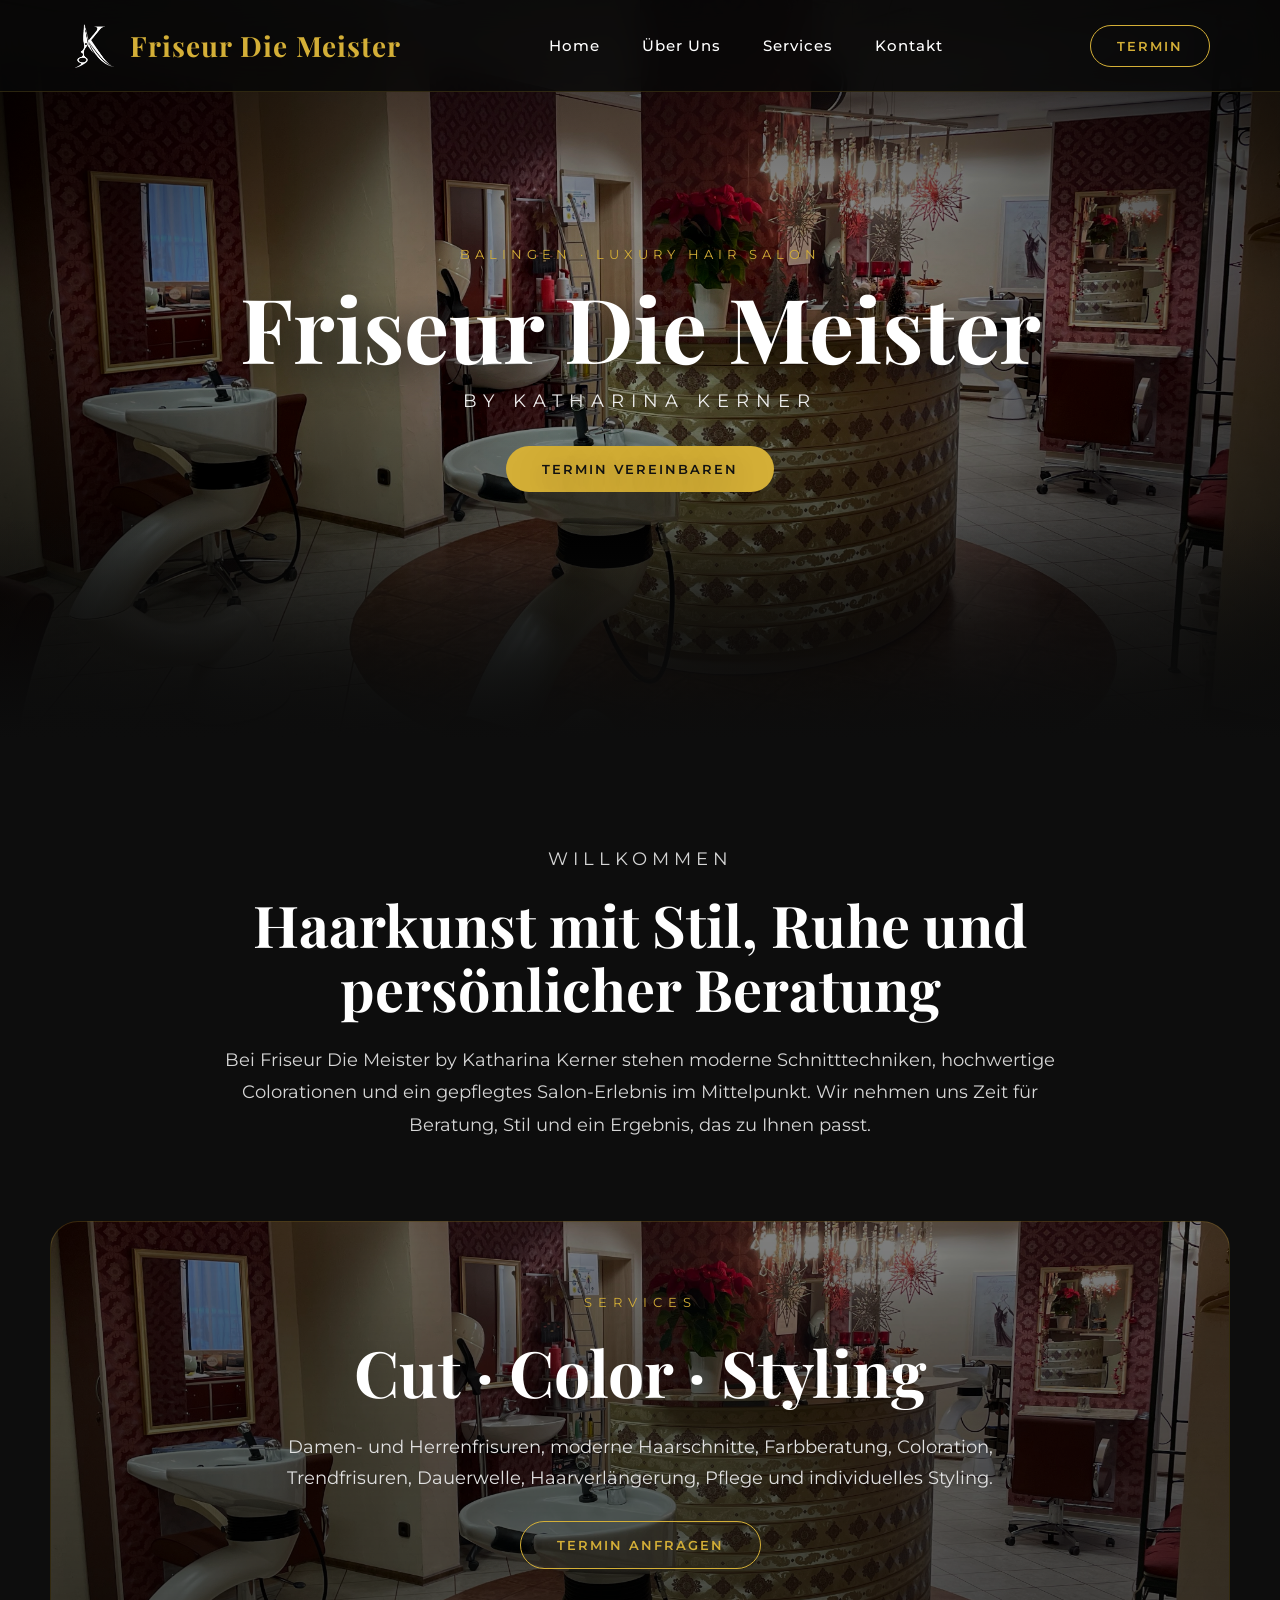
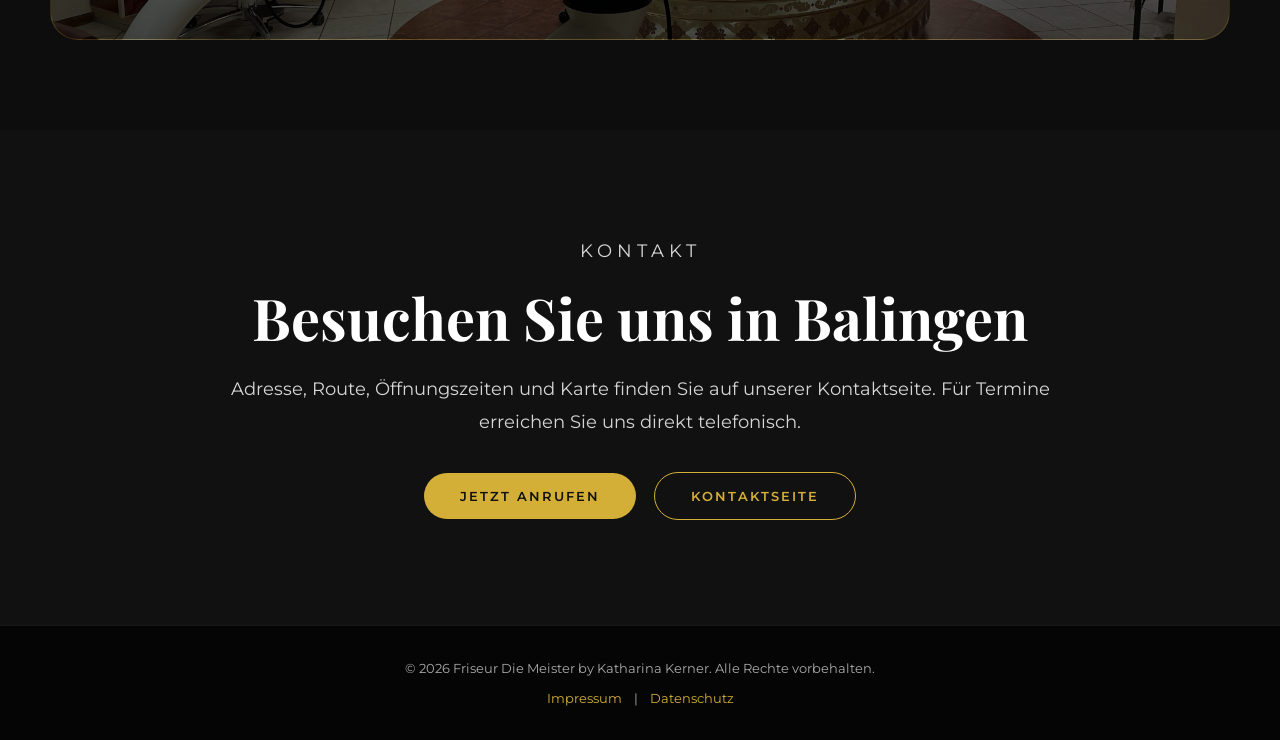
==== commit 4c54a742: "Update index.html" ====
--- a/index.html
+++ b/index.html
@@ -51,7 +51,7 @@
          loop
          playsinline
          preload="metadata"
-         poster="hero.jpg">
+         poster="assets/kerner_salon.jpg"
 
     <source src="assets/friseur_hero_video.mp4" type="video/mp4">
   </video>
@@ -108,7 +108,7 @@
 </main>
 
 <footer class="footer">
-  <p>© 2026 Friseur Die Meister by Katharina Kerner. All rights reserved.</p>
+  <p>© 2026 Friseur Die Meister by Katharina Kerner. Alle Rechte vorbehalten.</p>
 
   <div class="footer-links">
     <a href="impressum.html">Impressum</a>
@@ -117,6 +117,6 @@
   </div>
 </footer>
 
-<script src="assets/script.js?v=13"></script>
+<script src="assets/script.js?v=20"></script>
 </body>
 </html>
